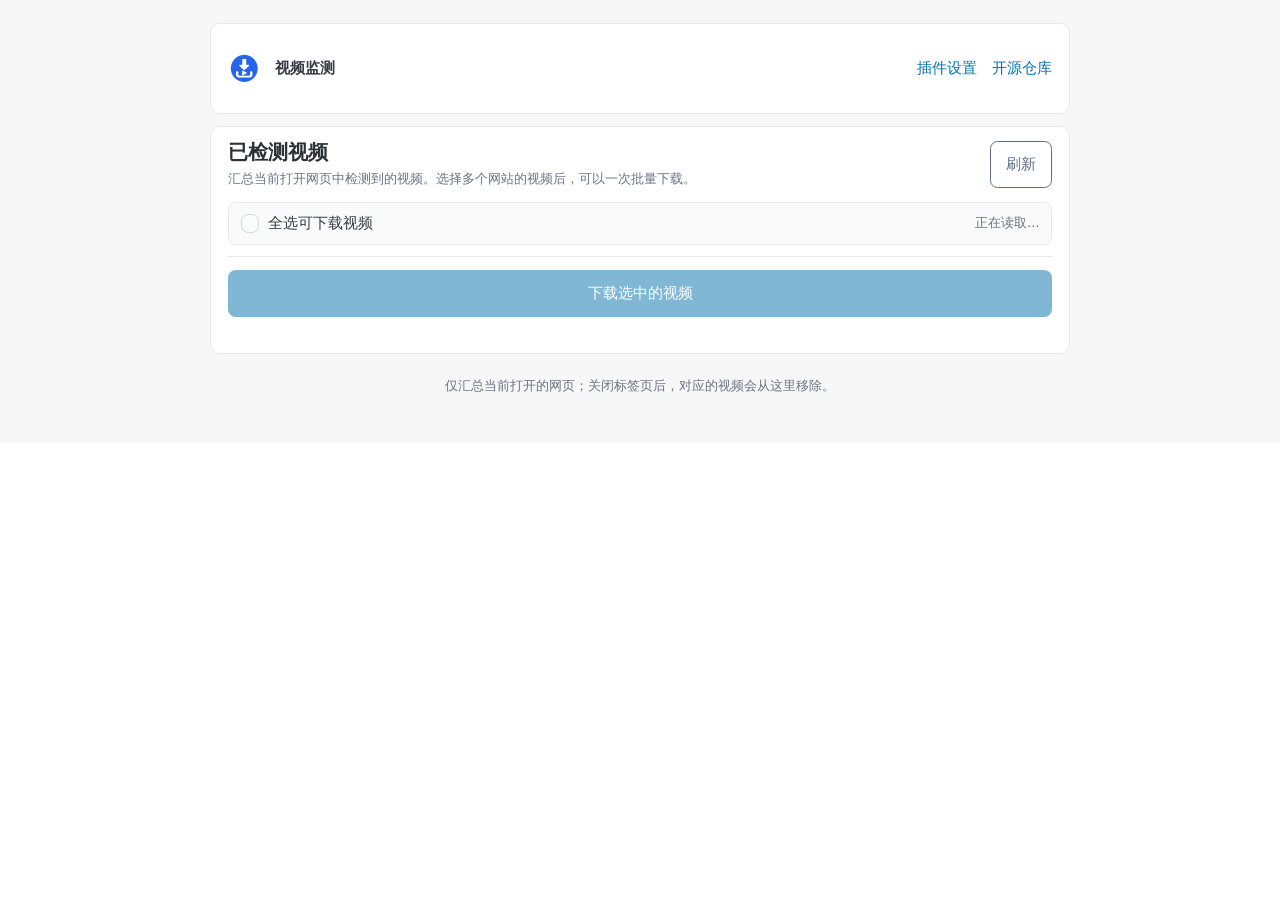
==== monitor.html @ 0bbcf808 "refactor: move video monitor out of settings" ====
<!doctype html>
<html lang="zh-CN" data-theme="light">
<head>
  <meta charset="UTF-8" />
  <meta name="viewport" content="width=device-width, initial-scale=1" />
  <title>视频下载 - 视频监测</title>
  <link rel="stylesheet" href="vendor/pico.min.css" />
  <link rel="stylesheet" href="options.css" />
  <link rel="stylesheet" href="monitor.css" />
</head>
<body>
  <main class="container">
    <nav class="app-nav" aria-label="页面导航">
      <ul>
        <li><img class="app-logo" src="images/128.png" alt="" /></li>
        <li><strong>视频监测</strong> <small id="version"></small></li>
      </ul>
      <ul>
        <li><a href="options.html">插件设置</a></li>
        <li><a href="https://github.com/natefox2017/video_downloader" target="_blank" rel="noreferrer">开源仓库</a></li>
      </ul>
    </nav>

    <section class="monitor-panel" aria-labelledby="monitor-title">
      <div class="monitor-heading">
        <div>
          <h1 id="monitor-title">已检测视频</h1>
          <p>汇总当前打开网页中检测到的视频。选择多个网站的视频后，可以一次批量下载。</p>
        </div>
        <button id="refresh-registry" class="secondary outline" type="button">刷新</button>
      </div>

      <div class="monitor-toolbar">
        <label class="select-all-label" for="select-all">
          <input id="select-all" type="checkbox" />
          全选可下载视频
        </label>
        <small id="registry-summary">正在读取…</small>
      </div>

      <div id="registry-empty" class="monitor-empty" hidden>
        暂时没有检测到视频。请先打开视频网页并播放视频，再回来刷新。
      </div>
      <div id="registry" aria-live="off"></div>

      <div class="monitor-actions">
        <button id="download-selected" type="button" disabled>下载选中的视频</button>
        <p id="download-status" class="download-status" role="status" aria-live="polite"></p>
      </div>
    </section>

    <footer><small>仅汇总当前打开的网页；关闭标签页后，对应的视频会从这里移除。</small></footer>
  </main>
  <script src="monitor.js"></script>
</body>
</html>
---- vendor/pico.min.css ----
@charset "UTF-8";/*!
 * Pico CSS ✨ v2.1.1 (https://picocss.com)
 * Copyright 2019-2025 - Licensed under MIT
 */:host,:root{--pico-font-family-emoji:"Apple Color Emoji","Segoe UI Emoji","Segoe UI Symbol","Noto Color Emoji";--pico-font-family-sans-serif:system-ui,"Segoe UI",Roboto,Oxygen,Ubuntu,Cantarell,Helvetica,Arial,"Helvetica Neue",sans-serif,var(--pico-font-family-emoji);--pico-font-family-monospace:ui-monospace,SFMono-Regular,"SF Mono",Menlo,Consolas,"Liberation Mono",monospace,var(--pico-font-family-emoji);--pico-font-family:var(--pico-font-family-sans-serif);--pico-line-height:1.5;--pico-font-weight:400;--pico-font-size:100%;--pico-text-underline-offset:0.1rem;--pico-border-radius:0.25rem;--pico-border-width:0.0625rem;--pico-outline-width:0.125rem;--pico-transition:0.2s ease-in-out;--pico-spacing:1rem;--pico-typography-spacing-vertical:1rem;--pico-block-spacing-vertical:var(--pico-spacing);--pico-block-spacing-horizontal:var(--pico-spacing);--pico-grid-column-gap:var(--pico-spacing);--pico-grid-row-gap:var(--pico-spacing);--pico-form-element-spacing-vertical:0.75rem;--pico-form-element-spacing-horizontal:1rem;--pico-group-box-shadow:0 0 0 rgba(0, 0, 0, 0);--pico-group-box-shadow-focus-with-button:0 0 0 var(--pico-outline-width) var(--pico-primary-focus);--pico-group-box-shadow-focus-with-input:0 0 0 0.0625rem var(--pico-form-element-border-color);--pico-modal-overlay-backdrop-filter:blur(0.375rem);--pico-nav-element-spacing-vertical:1rem;--pico-nav-element-spacing-horizontal:0.5rem;--pico-nav-link-spacing-vertical:0.5rem;--pico-nav-link-spacing-horizontal:0.5rem;--pico-nav-breadcrumb-divider:">";--pico-icon-checkbox:url("data:image/svg+xml,%3Csvg xmlns='http://www.w3.org/2000/svg' width='24' height='24' viewBox='0 0 24 24' fill='none' stroke='rgb(255, 255, 255)' stroke-width='4' stroke-linecap='round' stroke-linejoin='round'%3E%3Cpolyline points='20 6 9 17 4 12'%3E%3C/polyline%3E%3C/svg%3E");--pico-icon-minus:url("data:image/svg+xml,%3Csvg xmlns='http://www.w3.org/2000/svg' width='24' height='24' viewBox='0 0 24 24' fill='none' stroke='rgb(255, 255, 255)' stroke-width='4' stroke-linecap='round' stroke-linejoin='round'%3E%3Cline x1='5' y1='12' x2='19' y2='12'%3E%3C/line%3E%3C/svg%3E");--pico-icon-chevron:url("data:image/svg+xml,%3Csvg xmlns='http://www.w3.org/2000/svg' width='24' height='24' viewBox='0 0 24 24' fill='none' stroke='rgb(136, 145, 164)' stroke-width='2' stroke-linecap='round' stroke-linejoin='round'%3E%3Cpolyline points='6 9 12 15 18 9'%3E%3C/polyline%3E%3C/svg%3E");--pico-icon-date:url("data:image/svg+xml,%3Csvg xmlns='http://www.w3.org/2000/svg' width='24' height='24' viewBox='0 0 24 24' fill='none' stroke='rgb(136, 145, 164)' stroke-width='2' stroke-linecap='round' stroke-linejoin='round'%3E%3Crect x='3' y='4' width='18' height='18' rx='2' ry='2'%3E%3C/rect%3E%3Cline x1='16' y1='2' x2='16' y2='6'%3E%3C/line%3E%3Cline x1='8' y1='2' x2='8' y2='6'%3E%3C/line%3E%3Cline x1='3' y1='10' x2='21' y2='10'%3E%3C/line%3E%3C/svg%3E");--pico-icon-time:url("data:image/svg+xml,%3Csvg xmlns='http://www.w3.org/2000/svg' width='24' height='24' viewBox='0 0 24 24' fill='none' stroke='rgb(136, 145, 164)' stroke-width='2' stroke-linecap='round' stroke-linejoin='round'%3E%3Ccircle cx='12' cy='12' r='10'%3E%3C/circle%3E%3Cpolyline points='12 6 12 12 16 14'%3E%3C/polyline%3E%3C/svg%3E");--pico-icon-search:url("data:image/svg+xml,%3Csvg xmlns='http://www.w3.org/2000/svg' width='24' height='24' viewBox='0 0 24 24' fill='none' stroke='rgb(136, 145, 164)' stroke-width='1.5' stroke-linecap='round' stroke-linejoin='round'%3E%3Ccircle cx='11' cy='11' r='8'%3E%3C/circle%3E%3Cline x1='21' y1='21' x2='16.65' y2='16.65'%3E%3C/line%3E%3C/svg%3E");--pico-icon-close:url("data:image/svg+xml,%3Csvg xmlns='http://www.w3.org/2000/svg' width='24' height='24' viewBox='0 0 24 24' fill='none' stroke='rgb(136, 145, 164)' stroke-width='3' stroke-linecap='round' stroke-linejoin='round'%3E%3Cline x1='18' y1='6' x2='6' y2='18'%3E%3C/line%3E%3Cline x1='6' y1='6' x2='18' y2='18'%3E%3C/line%3E%3C/svg%3E");--pico-icon-loading:url("data:image/svg+xml,%3Csvg fill='none' height='24' width='24' viewBox='0 0 24 24' xmlns='http://www.w3.org/2000/svg' %3E%3Cstyle%3E g %7B animation: rotate 2s linear infinite; transform-origin: center center; %7D circle %7B stroke-dasharray: 75,100; stroke-dashoffset: -5; animation: dash 1.5s ease-in-out infinite; stroke-linecap: round; %7D @keyframes rotate %7B 0%25 %7B transform: rotate(0deg); %7D 100%25 %7B transform: rotate(360deg); %7D %7D @keyframes dash %7B 0%25 %7B stroke-dasharray: 1,100; stroke-dashoffset: 0; %7D 50%25 %7B stroke-dasharray: 44.5,100; stroke-dashoffset: -17.5; %7D 100%25 %7B stroke-dasharray: 44.5,100; stroke-dashoffset: -62; %7D %7D %3C/style%3E%3Cg%3E%3Ccircle cx='12' cy='12' r='10' fill='none' stroke='rgb(136, 145, 164)' stroke-width='4' /%3E%3C/g%3E%3C/svg%3E")}@media (min-width:576px){:host,:root{--pico-font-size:106.25%}}@media (min-width:768px){:host,:root{--pico-font-size:112.5%}}@media (min-width:1024px){:host,:root{--pico-font-size:118.75%}}@media (min-width:1280px){:host,:root{--pico-font-size:125%}}@media (min-width:1536px){:host,:root{--pico-font-size:131.25%}}a{--pico-text-decoration:underline}a.contrast,a.secondary{--pico-text-decoration:underline}small{--pico-font-size:0.875em}h1,h2,h3,h4,h5,h6{--pico-font-weight:700}h1{--pico-font-size:2rem;--pico-line-height:1.125;--pico-typography-spacing-top:3rem}h2{--pico-font-size:1.75rem;--pico-line-height:1.15;--pico-typography-spacing-top:2.625rem}h3{--pico-font-size:1.5rem;--pico-line-height:1.175;--pico-typography-spacing-top:2.25rem}h4{--pico-font-size:1.25rem;--pico-line-height:1.2;--pico-typography-spacing-top:1.874rem}h5{--pico-font-size:1.125rem;--pico-line-height:1.225;--pico-typography-spacing-top:1.6875rem}h6{--pico-font-size:1rem;--pico-line-height:1.25;--pico-typography-spacing-top:1.5rem}tfoot td,tfoot th,thead td,thead th{--pico-font-weight:600;--pico-border-width:0.1875rem}code,kbd,pre,samp{--pico-font-family:var(--pico-font-family-monospace)}kbd{--pico-font-weight:bolder}:where(select,textarea),input:not([type=submit],[type=button],[type=reset],[type=checkbox],[type=radio],[type=file]){--pico-outline-width:0.0625rem}[type=search]{--pico-border-radius:5rem}[type=checkbox],[type=radio]{--pico-border-width:0.125rem}[type=checkbox][role=switch]{--pico-border-width:0.1875rem}details.dropdown summary:not([role=button]){--pico-outline-width:0.0625rem}nav details.dropdown summary:focus-visible{--pico-outline-width:0.125rem}[role=search]{--pico-border-radius:5rem}[role=group]:has(button.secondary:focus,[type=submit].secondary:focus,[type=button].secondary:focus,[role=button].secondary:focus),[role=search]:has(button.secondary:focus,[type=submit].secondary:focus,[type=button].secondary:focus,[role=button].secondary:focus){--pico-group-box-shadow-focus-with-button:0 0 0 var(--pico-outline-width) var(--pico-secondary-focus)}[role=group]:has(button.contrast:focus,[type=submit].contrast:focus,[type=button].contrast:focus,[role=button].contrast:focus),[role=search]:has(button.contrast:focus,[type=submit].contrast:focus,[type=button].contrast:focus,[role=button].contrast:focus){--pico-group-box-shadow-focus-with-button:0 0 0 var(--pico-outline-width) var(--pico-contrast-focus)}[role=group] [role=button],[role=group] [type=button],[role=group] [type=submit],[role=group] button,[role=search] [role=button],[role=search] [type=button],[role=search] [type=submit],[role=search] button{--pico-form-element-spacing-horizontal:2rem}details summary[role=button]:not(.outline)::after{filter:brightness(0) invert(1)}[aria-busy=true]:not(input,select,textarea):is(button,[type=submit],[type=button],[type=reset],[role=button]):not(.outline)::before{filter:brightness(0) invert(1)}:host(:not([data-theme=dark])),:root:not([data-theme=dark]),[data-theme=light]{color-scheme:light;--pico-background-color:#fff;--pico-color:#373c44;--pico-text-selection-color:rgba(2, 154, 232, 0.25);--pico-muted-color:#646b79;--pico-muted-border-color:rgb(231, 234, 239.5);--pico-primary:#0172ad;--pico-primary-background:#0172ad;--pico-primary-border:var(--pico-primary-background);--pico-primary-underline:rgba(1, 114, 173, 0.5);--pico-primary-hover:#015887;--pico-primary-hover-background:#02659a;--pico-primary-hover-border:var(--pico-primary-hover-background);--pico-primary-hover-underline:var(--pico-primary-hover);--pico-primary-focus:rgba(2, 154, 232, 0.5);--pico-primary-inverse:#fff;--pico-secondary:#5d6b89;--pico-secondary-background:#525f7a;--pico-secondary-border:var(--pico-secondary-background);--pico-secondary-underline:rgba(93, 107, 137, 0.5);--pico-secondary-hover:#48536b;--pico-secondary-hover-background:#48536b;--pico-secondary-hover-border:var(--pico-secondary-hover-background);--pico-secondary-hover-underline:var(--pico-secondary-hover);--pico-secondary-focus:rgba(93, 107, 137, 0.25);--pico-secondary-inverse:#fff;--pico-contrast:#181c25;--pico-contrast-background:#181c25;--pico-contrast-border:var(--pico-contrast-background);--pico-contrast-underline:rgba(24, 28, 37, 0.5);--pico-contrast-hover:#000;--pico-contrast-hover-background:#000;--pico-contrast-hover-border:var(--pico-contrast-hover-background);--pico-contrast-hover-underline:var(--pico-secondary-hover);--pico-contrast-focus:rgba(93, 107, 137, 0.25);--pico-contrast-inverse:#fff;--pico-box-shadow:0.0145rem 0.029rem 0.174rem rgba(129, 145, 181, 0.01698),0.0335rem 0.067rem 0.402rem rgba(129, 145, 181, 0.024),0.0625rem 0.125rem 0.75rem rgba(129, 145, 181, 0.03),0.1125rem 0.225rem 1.35rem rgba(129, 145, 181, 0.036),0.2085rem 0.417rem 2.502rem rgba(129, 145, 181, 0.04302),0.5rem 1rem 6rem rgba(129, 145, 181, 0.06),0 0 0 0.0625rem rgba(129, 145, 181, 0.015);--pico-h1-color:#2d3138;--pico-h2-color:#373c44;--pico-h3-color:#424751;--pico-h4-color:#4d535e;--pico-h5-color:#5c6370;--pico-h6-color:#646b79;--pico-mark-background-color:rgb(252.5, 230.5, 191.5);--pico-mark-color:#0f1114;--pico-ins-color:rgb(28.5, 105.5, 84);--pico-del-color:rgb(136, 56.5, 53);--pico-blockquote-border-color:var(--pico-muted-border-color);--pico-blockquote-footer-color:var(--pico-muted-color);--pico-button-box-shadow:0 0 0 rgba(0, 0, 0, 0);--pico-button-hover-box-shadow:0 0 0 rgba(0, 0, 0, 0);--pico-table-border-color:var(--pico-muted-border-color);--pico-table-row-stripped-background-color:rgba(111, 120, 135, 0.0375);--pico-code-background-color:rgb(243, 244.5, 246.75);--pico-code-color:#646b79;--pico-code-kbd-background-color:var(--pico-color);--pico-code-kbd-color:var(--pico-background-color);--pico-form-element-background-color:rgb(251, 251.5, 252.25);--pico-form-element-selected-background-color:#dfe3eb;--pico-form-element-border-color:#cfd5e2;--pico-form-element-color:#23262c;--pico-form-element-placeholder-color:var(--pico-muted-color);--pico-form-element-active-background-color:#fff;--pico-form-element-active-border-color:var(--pico-primary-border);--pico-form-element-focus-color:var(--pico-primary-border);--pico-form-element-disabled-opacity:0.5;--pico-form-element-invalid-border-color:rgb(183.5, 105.5, 106.5);--pico-form-element-invalid-active-border-color:rgb(200.25, 79.25, 72.25);--pico-form-element-invalid-focus-color:var(--pico-form-element-invalid-active-border-color);--pico-form-element-valid-border-color:rgb(76, 154.5, 137.5);--pico-form-element-valid-active-border-color:rgb(39, 152.75, 118.75);--pico-form-element-valid-focus-color:var(--pico-form-element-valid-active-border-color);--pico-switch-background-color:#bfc7d9;--pico-switch-checked-background-color:var(--pico-primary-background);--pico-switch-color:#fff;--pico-switch-thumb-box-shadow:0 0 0 rgba(0, 0, 0, 0);--pico-range-border-color:#dfe3eb;--pico-range-active-border-color:#bfc7d9;--pico-range-thumb-border-color:var(--pico-background-color);--pico-range-thumb-color:var(--pico-secondary-background);--pico-range-thumb-active-color:var(--pico-primary-background);--pico-accordion-border-color:var(--pico-muted-border-color);--pico-accordion-active-summary-color:var(--pico-primary-hover);--pico-accordion-close-summary-color:var(--pico-color);--pico-accordion-open-summary-color:var(--pico-muted-color);--pico-card-background-color:var(--pico-background-color);--pico-card-border-color:var(--pico-muted-border-color);--pico-card-box-shadow:var(--pico-box-shadow);--pico-card-sectioning-background-color:rgb(251, 251.5, 252.25);--pico-dropdown-background-color:#fff;--pico-dropdown-border-color:#eff1f4;--pico-dropdown-box-shadow:var(--pico-box-shadow);--pico-dropdown-color:var(--pico-color);--pico-dropdown-hover-background-color:#eff1f4;--pico-loading-spinner-opacity:0.5;--pico-modal-overlay-background-color:rgba(232, 234, 237, 0.75);--pico-progress-background-color:#dfe3eb;--pico-progress-color:var(--pico-primary-background);--pico-tooltip-background-color:var(--pico-contrast-background);--pico-tooltip-color:var(--pico-contrast-inverse);--pico-icon-valid:url("data:image/svg+xml,%3Csvg xmlns='http://www.w3.org/2000/svg' width='24' height='24' viewBox='0 0 24 24' fill='none' stroke='rgb(76, 154.5, 137.5)' stroke-width='2' stroke-linecap='round' stroke-linejoin='round'%3E%3Cpolyline points='20 6 9 17 4 12'%3E%3C/polyline%3E%3C/svg%3E");--pico-icon-invalid:url("data:image/svg+xml,%3Csvg xmlns='http://www.w3.org/2000/svg' width='24' height='24' viewBox='0 0 24 24' fill='none' stroke='rgb(200.25, 79.25, 72.25)' stroke-width='2' stroke-linecap='round' stroke-linejoin='round'%3E%3Ccircle cx='12' cy='12' r='10'%3E%3C/circle%3E%3Cline x1='12' y1='8' x2='12' y2='12'%3E%3C/line%3E%3Cline x1='12' y1='16' x2='12.01' y2='16'%3E%3C/line%3E%3C/svg%3E")}:host(:not([data-theme=dark])) input:is([type=submit],[type=button],[type=reset],[type=checkbox],[type=radio],[type=file]),:root:not([data-theme=dark]) input:is([type=submit],[type=button],[type=reset],[type=checkbox],[type=radio],[type=file]),[data-theme=light] input:is([type=submit],[type=button],[type=reset],[type=checkbox],[type=radio],[type=file]){--pico-form-element-focus-color:var(--pico-primary-focus)}@media only screen and (prefers-color-scheme:dark){:host(:not([data-theme])),:root:not([data-theme]){color-scheme:dark;--pico-background-color:rgb(19, 22.5, 30.5);--pico-color:#c2c7d0;--pico-text-selection-color:rgba(1, 170, 255, 0.1875);--pico-muted-color:#7b8495;--pico-muted-border-color:#202632;--pico-primary:#01aaff;--pico-primary-background:#0172ad;--pico-primary-border:var(--pico-primary-background);--pico-primary-underline:rgba(1, 170, 255, 0.5);--pico-primary-hover:#79c0ff;--pico-primary-hover-background:#017fc0;--pico-primary-hover-border:var(--pico-primary-hover-background);--pico-primary-hover-underline:var(--pico-primary-hover);--pico-primary-focus:rgba(1, 170, 255, 0.375);--pico-primary-inverse:#fff;--pico-secondary:#969eaf;--pico-secondary-background:#525f7a;--pico-secondary-border:var(--pico-secondary-background);--pico-secondary-underline:rgba(150, 158, 175, 0.5);--pico-secondary-hover:#b3b9c5;--pico-secondary-hover-background:#5d6b89;--pico-secondary-hover-border:var(--pico-secondary-hover-background);--pico-secondary-hover-underline:var(--pico-secondary-hover);--pico-secondary-focus:rgba(144, 158, 190, 0.25);--pico-secondary-inverse:#fff;--pico-contrast:#dfe3eb;--pico-contrast-background:#eff1f4;--pico-contrast-border:var(--pico-contrast-background);--pico-contrast-underline:rgba(223, 227, 235, 0.5);--pico-contrast-hover:#fff;--pico-contrast-hover-background:#fff;--pico-contrast-hover-border:var(--pico-contrast-hover-background);--pico-contrast-hover-underline:var(--pico-contrast-hover);--pico-contrast-focus:rgba(207, 213, 226, 0.25);--pico-contrast-inverse:#000;--pico-box-shadow:0.0145rem 0.029rem 0.174rem rgba(7, 8.5, 12, 0.01698),0.0335rem 0.067rem 0.402rem rgba(7, 8.5, 12, 0.024),0.0625rem 0.125rem 0.75rem rgba(7, 8.5, 12, 0.03),0.1125rem 0.225rem 1.35rem rgba(7, 8.5, 12, 0.036),0.2085rem 0.417rem 2.502rem rgba(7, 8.5, 12, 0.04302),0.5rem 1rem 6rem rgba(7, 8.5, 12, 0.06),0 0 0 0.0625rem rgba(7, 8.5, 12, 0.015);--pico-h1-color:#f0f1f3;--pico-h2-color:#e0e3e7;--pico-h3-color:#c2c7d0;--pico-h4-color:#b3b9c5;--pico-h5-color:#a4acba;--pico-h6-color:#8891a4;--pico-mark-background-color:#014063;--pico-mark-color:#fff;--pico-ins-color:#62af9a;--pico-del-color:rgb(205.5, 126, 123);--pico-blockquote-border-color:var(--pico-muted-border-color);--pico-blockquote-footer-color:var(--pico-muted-color);--pico-button-box-shadow:0 0 0 rgba(0, 0, 0, 0);--pico-button-hover-box-shadow:0 0 0 rgba(0, 0, 0, 0);--pico-table-border-color:var(--pico-muted-border-color);--pico-table-row-stripped-background-color:rgba(111, 120, 135, 0.0375);--pico-code-background-color:rgb(26, 30.5, 40.25);--pico-code-color:#8891a4;--pico-code-kbd-background-color:var(--pico-color);--pico-code-kbd-color:var(--pico-background-color);--pico-form-element-background-color:rgb(28, 33, 43.5);--pico-form-element-selected-background-color:#2a3140;--pico-form-element-border-color:#2a3140;--pico-form-element-color:#e0e3e7;--pico-form-element-placeholder-color:#8891a4;--pico-form-element-active-background-color:rgb(26, 30.5, 40.25);--pico-form-element-active-border-color:var(--pico-primary-border);--pico-form-element-focus-color:var(--pico-primary-border);--pico-form-element-disabled-opacity:0.5;--pico-form-element-invalid-border-color:rgb(149.5, 74, 80);--pico-form-element-invalid-active-border-color:rgb(183.25, 63.5, 59);--pico-form-element-invalid-focus-color:var(--pico-form-element-invalid-active-border-color);--pico-form-element-valid-border-color:#2a7b6f;--pico-form-element-valid-active-border-color:rgb(22, 137, 105.5);--pico-form-element-valid-focus-color:var(--pico-form-element-valid-active-border-color);--pico-switch-background-color:#333c4e;--pico-switch-checked-background-color:var(--pico-primary-background);--pico-switch-color:#fff;--pico-switch-thumb-box-shadow:0 0 0 rgba(0, 0, 0, 0);--pico-range-border-color:#202632;--pico-range-active-border-color:#2a3140;--pico-range-thumb-border-color:var(--pico-background-color);--pico-range-thumb-color:var(--pico-secondary-background);--pico-range-thumb-active-color:var(--pico-primary-background);--pico-accordion-border-color:var(--pico-muted-border-color);--pico-accordion-active-summary-color:var(--pico-primary-hover);--pico-accordion-close-summary-color:var(--pico-color);--pico-accordion-open-summary-color:var(--pico-muted-color);--pico-card-background-color:#181c25;--pico-card-border-color:var(--pico-card-background-color);--pico-card-box-shadow:var(--pico-box-shadow);--pico-card-sectioning-background-color:rgb(26, 30.5, 40.25);--pico-dropdown-background-color:#181c25;--pico-dropdown-border-color:#202632;--pico-dropdown-box-shadow:var(--pico-box-shadow);--pico-dropdown-color:var(--pico-color);--pico-dropdown-hover-background-color:#202632;--pico-loading-spinner-opacity:0.5;--pico-modal-overlay-background-color:rgba(7.5, 8.5, 10, 0.75);--pico-progress-background-color:#202632;--pico-progress-color:var(--pico-primary-background);--pico-tooltip-background-color:var(--pico-contrast-background);--pico-tooltip-color:var(--pico-contrast-inverse);--pico-icon-valid:url("data:image/svg+xml,%3Csvg xmlns='http://www.w3.org/2000/svg' width='24' height='24' viewBox='0 0 24 24' fill='none' stroke='rgb(42, 123, 111)' stroke-width='2' stroke-linecap='round' stroke-linejoin='round'%3E%3Cpolyline points='20 6 9 17 4 12'%3E%3C/polyline%3E%3C/svg%3E");--pico-icon-invalid:url("data:image/svg+xml,%3Csvg xmlns='http://www.w3.org/2000/svg' width='24' height='24' viewBox='0 0 24 24' fill='none' stroke='rgb(149.5, 74, 80)' stroke-width='2' stroke-linecap='round' stroke-linejoin='round'%3E%3Ccircle cx='12' cy='12' r='10'%3E%3C/circle%3E%3Cline x1='12' y1='8' x2='12' y2='12'%3E%3C/line%3E%3Cline x1='12' y1='16' x2='12.01' y2='16'%3E%3C/line%3E%3C/svg%3E")}:host(:not([data-theme])) input:is([type=submit],[type=button],[type=reset],[type=checkbox],[type=radio],[type=file]),:root:not([data-theme]) input:is([type=submit],[type=button],[type=reset],[type=checkbox],[type=radio],[type=file]){--pico-form-element-focus-color:var(--pico-primary-focus)}:host(:not([data-theme])) details summary[role=button].contrast:not(.outline)::after,:root:not([data-theme]) details summary[role=button].contrast:not(.outline)::after{filter:brightness(0)}:host(:not([data-theme])) [aria-busy=true]:not(input,select,textarea).contrast:is(button,[type=submit],[type=button],[type=reset],[role=button]):not(.outline)::before,:root:not([data-theme]) [aria-busy=true]:not(input,select,textarea).contrast:is(button,[type=submit],[type=button],[type=reset],[role=button]):not(.outline)::before{filter:brightness(0)}}[data-theme=dark]{color-scheme:dark;--pico-background-color:rgb(19, 22.5, 30.5);--pico-color:#c2c7d0;--pico-text-selection-color:rgba(1, 170, 255, 0.1875);--pico-muted-color:#7b8495;--pico-muted-border-color:#202632;--pico-primary:#01aaff;--pico-primary-background:#0172ad;--pico-primary-border:var(--pico-primary-background);--pico-primary-underline:rgba(1, 170, 255, 0.5);--pico-primary-hover:#79c0ff;--pico-primary-hover-background:#017fc0;--pico-primary-hover-border:var(--pico-primary-hover-background);--pico-primary-hover-underline:var(--pico-primary-hover);--pico-primary-focus:rgba(1, 170, 255, 0.375);--pico-primary-inverse:#fff;--pico-secondary:#969eaf;--pico-secondary-background:#525f7a;--pico-secondary-border:var(--pico-secondary-background);--pico-secondary-underline:rgba(150, 158, 175, 0.5);--pico-secondary-hover:#b3b9c5;--pico-secondary-hover-background:#5d6b89;--pico-secondary-hover-border:var(--pico-secondary-hover-background);--pico-secondary-hover-underline:var(--pico-secondary-hover);--pico-secondary-focus:rgba(144, 158, 190, 0.25);--pico-secondary-inverse:#fff;--pico-contrast:#dfe3eb;--pico-contrast-background:#eff1f4;--pico-contrast-border:var(--pico-contrast-background);--pico-contrast-underline:rgba(223, 227, 235, 0.5);--pico-contrast-hover:#fff;--pico-contrast-hover-background:#fff;--pico-contrast-hover-border:var(--pico-contrast-hover-background);--pico-contrast-hover-underline:var(--pico-contrast-hover);--pico-contrast-focus:rgba(207, 213, 226, 0.25);--pico-contrast-inverse:#000;--pico-box-shadow:0.0145rem 0.029rem 0.174rem rgba(7, 8.5, 12, 0.01698),0.0335rem 0.067rem 0.402rem rgba(7, 8.5, 12, 0.024),0.0625rem 0.125rem 0.75rem rgba(7, 8.5, 12, 0.03),0.1125rem 0.225rem 1.35rem rgba(7, 8.5, 12, 0.036),0.2085rem 0.417rem 2.502rem rgba(7, 8.5, 12, 0.04302),0.5rem 1rem 6rem rgba(7, 8.5, 12, 0.06),0 0 0 0.0625rem rgba(7, 8.5, 12, 0.015);--pico-h1-color:#f0f1f3;--pico-h2-color:#e0e3e7;--pico-h3-color:#c2c7d0;--pico-h4-color:#b3b9c5;--pico-h5-color:#a4acba;--pico-h6-color:#8891a4;--pico-mark-background-color:#014063;--pico-mark-color:#fff;--pico-ins-color:#62af9a;--pico-del-color:rgb(205.5, 126, 123);--pico-blockquote-border-color:var(--pico-muted-border-color);--pico-blockquote-footer-color:var(--pico-muted-color);--pico-button-box-shadow:0 0 0 rgba(0, 0, 0, 0);--pico-button-hover-box-shadow:0 0 0 rgba(0, 0, 0, 0);--pico-table-border-color:var(--pico-muted-border-color);--pico-table-row-stripped-background-color:rgba(111, 120, 135, 0.0375);--pico-code-background-color:rgb(26, 30.5, 40.25);--pico-code-color:#8891a4;--pico-code-kbd-background-color:var(--pico-color);--pico-code-kbd-color:var(--pico-background-color);--pico-form-element-background-color:rgb(28, 33, 43.5);--pico-form-element-selected-background-color:#2a3140;--pico-form-element-border-color:#2a3140;--pico-form-element-color:#e0e3e7;--pico-form-element-placeholder-color:#8891a4;--pico-form-element-active-background-color:rgb(26, 30.5, 40.25);--pico-form-element-active-border-color:var(--pico-primary-border);--pico-form-element-focus-color:var(--pico-primary-border);--pico-form-element-disabled-opacity:0.5;--pico-form-element-invalid-border-color:rgb(149.5, 74, 80);--pico-form-element-invalid-active-border-color:rgb(183.25, 63.5, 59);--pico-form-element-invalid-focus-color:var(--pico-form-element-invalid-active-border-color);--pico-form-element-valid-border-color:#2a7b6f;--pico-form-element-valid-active-border-color:rgb(22, 137, 105.5);--pico-form-element-valid-focus-color:var(--pico-form-element-valid-active-border-color);--pico-switch-background-color:#333c4e;--pico-switch-checked-background-color:var(--pico-primary-background);--pico-switch-color:#fff;--pico-switch-thumb-box-shadow:0 0 0 rgba(0, 0, 0, 0);--pico-range-border-color:#202632;--pico-range-active-border-color:#2a3140;--pico-range-thumb-border-color:var(--pico-background-color);--pico-range-thumb-color:var(--pico-secondary-background);--pico-range-thumb-active-color:var(--pico-primary-background);--pico-accordion-border-color:var(--pico-muted-border-color);--pico-accordion-active-summary-color:var(--pico-primary-hover);--pico-accordion-close-summary-color:var(--pico-color);--pico-accordion-open-summary-color:var(--pico-muted-color);--pico-card-background-color:#181c25;--pico-card-border-color:var(--pico-card-background-color);--pico-card-box-shadow:var(--pico-box-shadow);--pico-card-sectioning-background-color:rgb(26, 30.5, 40.25);--pico-dropdown-background-color:#181c25;--pico-dropdown-border-color:#202632;--pico-dropdown-box-shadow:var(--pico-box-shadow);--pico-dropdown-color:var(--pico-color);--pico-dropdown-hover-background-color:#202632;--pico-loading-spinner-opacity:0.5;--pico-modal-overlay-background-color:rgba(7.5, 8.5, 10, 0.75);--pico-progress-background-color:#202632;--pico-progress-color:var(--pico-primary-background);--pico-tooltip-background-color:var(--pico-contrast-background);--pico-tooltip-color:var(--pico-contrast-inverse);--pico-icon-valid:url("data:image/svg+xml,%3Csvg xmlns='http://www.w3.org/2000/svg' width='24' height='24' viewBox='0 0 24 24' fill='none' stroke='rgb(42, 123, 111)' stroke-width='2' stroke-linecap='round' stroke-linejoin='round'%3E%3Cpolyline points='20 6 9 17 4 12'%3E%3C/polyline%3E%3C/svg%3E");--pico-icon-invalid:url("data:image/svg+xml,%3Csvg xmlns='http://www.w3.org/2000/svg' width='24' height='24' viewBox='0 0 24 24' fill='none' stroke='rgb(149.5, 74, 80)' stroke-width='2' stroke-linecap='round' stroke-linejoin='round'%3E%3Ccircle cx='12' cy='12' r='10'%3E%3C/circle%3E%3Cline x1='12' y1='8' x2='12' y2='12'%3E%3C/line%3E%3Cline x1='12' y1='16' x2='12.01' y2='16'%3E%3C/line%3E%3C/svg%3E")}[data-theme=dark] input:is([type=submit],[type=button],[type=reset],[type=checkbox],[type=radio],[type=file]){--pico-form-element-focus-color:var(--pico-primary-focus)}[data-theme=dark] details summary[role=button].contrast:not(.outline)::after{filter:brightness(0)}[data-theme=dark] [aria-busy=true]:not(input,select,textarea).contrast:is(button,[type=submit],[type=button],[type=reset],[role=button]):not(.outline)::before{filter:brightness(0)}[type=checkbox],[type=radio],[type=range],progress{accent-color:var(--pico-primary)}*,::after,::before{box-sizing:border-box;background-repeat:no-repeat}::after,::before{text-decoration:inherit;vertical-align:inherit}:where(:host),:where(:root){-webkit-tap-highlight-color:transparent;-webkit-text-size-adjust:100%;-moz-text-size-adjust:100%;text-size-adjust:100%;background-color:var(--pico-background-color);color:var(--pico-color);font-weight:var(--pico-font-weight);font-size:var(--pico-font-size);line-height:var(--pico-line-height);font-family:var(--pico-font-family);text-underline-offset:var(--pico-text-underline-offset);text-rendering:optimizeLegibility;overflow-wrap:break-word;-moz-tab-size:4;-o-tab-size:4;tab-size:4}body{width:100%;margin:0}main{display:block}body>footer,body>header,body>main{padding-block:var(--pico-block-spacing-vertical)}section{margin-bottom:var(--pico-block-spacing-vertical)}.container,.container-fluid{width:100%;margin-right:auto;margin-left:auto;padding-right:var(--pico-spacing);padding-left:var(--pico-spacing)}@media (min-width:576px){.container{max-width:510px;padding-right:0;padding-left:0}}@media (min-width:768px){.container{max-width:700px}}@media (min-width:1024px){.container{max-width:950px}}@media (min-width:1280px){.container{max-width:1200px}}@media (min-width:1536px){.container{max-width:1450px}}.grid{grid-column-gap:var(--pico-grid-column-gap);grid-row-gap:var(--pico-grid-row-gap);display:grid;grid-template-columns:1fr}@media (min-width:768px){.grid{grid-template-columns:repeat(auto-fit,minmax(0%,1fr))}}.grid>*{min-width:0}.overflow-auto{overflow:auto}b,strong{font-weight:bolder}sub,sup{position:relative;font-size:.75em;line-height:0;vertical-align:baseline}sub{bottom:-.25em}sup{top:-.5em}address,blockquote,dl,ol,p,pre,table,ul{margin-top:0;margin-bottom:var(--pico-typography-spacing-vertical);color:var(--pico-color);font-style:normal;font-weight:var(--pico-font-weight)}h1,h2,h3,h4,h5,h6{margin-top:0;margin-bottom:var(--pico-typography-spacing-vertical);color:var(--pico-color);font-weight:var(--pico-font-weight);font-size:var(--pico-font-size);line-height:var(--pico-line-height);font-family:var(--pico-font-family)}h1{--pico-color:var(--pico-h1-color)}h2{--pico-color:var(--pico-h2-color)}h3{--pico-color:var(--pico-h3-color)}h4{--pico-color:var(--pico-h4-color)}h5{--pico-color:var(--pico-h5-color)}h6{--pico-color:var(--pico-h6-color)}:where(article,address,blockquote,dl,figure,form,ol,p,pre,table,ul)~:is(h1,h2,h3,h4,h5,h6){margin-top:var(--pico-typography-spacing-top)}p{margin-bottom:var(--pico-typography-spacing-vertical)}hgroup{margin-bottom:var(--pico-typography-spacing-vertical)}hgroup>*{margin-top:0;margin-bottom:0}hgroup>:not(:first-child):last-child{--pico-color:var(--pico-muted-color);--pico-font-weight:unset;font-size:1rem}:where(ol,ul) li{margin-bottom:calc(var(--pico-typography-spacing-vertical) * .25)}:where(dl,ol,ul) :where(dl,ol,ul){margin:0;margin-top:calc(var(--pico-typography-spacing-vertical) * .25)}ul li{list-style:square}mark{padding:.125rem .25rem;background-color:var(--pico-mark-background-color);color:var(--pico-mark-color);vertical-align:baseline}blockquote{display:block;margin:var(--pico-typography-spacing-vertical) 0;padding:var(--pico-spacing);border-right:none;border-left:.25rem solid var(--pico-blockquote-border-color);border-inline-start:0.25rem solid var(--pico-blockquote-border-color);border-inline-end:none}blockquote footer{margin-top:calc(var(--pico-typography-spacing-vertical) * .5);color:var(--pico-blockquote-footer-color)}abbr[title]{border-bottom:1px dotted;text-decoration:none;cursor:help}ins{color:var(--pico-ins-color);text-decoration:none}del{color:var(--pico-del-color)}::-moz-selection{background-color:var(--pico-text-selection-color)}::selection{background-color:var(--pico-text-selection-color)}:where(a:not([role=button])),[role=link]{--pico-color:var(--pico-primary);--pico-background-color:transparent;--pico-underline:var(--pico-primary-underline);outline:0;background-color:var(--pico-background-color);color:var(--pico-color);-webkit-text-decoration:var(--pico-text-decoration);text-decoration:var(--pico-text-decoration);text-decoration-color:var(--pico-underline);text-underline-offset:0.125em;transition:background-color var(--pico-transition),color var(--pico-transition),box-shadow var(--pico-transition),-webkit-text-decoration var(--pico-transition);transition:background-color var(--pico-transition),color var(--pico-transition),text-decoration var(--pico-transition),box-shadow var(--pico-transition);transition:background-color var(--pico-transition),color var(--pico-transition),text-decoration var(--pico-transition),box-shadow var(--pico-transition),-webkit-text-decoration var(--pico-transition)}:where(a:not([role=button])):is([aria-current]:not([aria-current=false]),:hover,:active,:focus),[role=link]:is([aria-current]:not([aria-current=false]),:hover,:active,:focus){--pico-color:var(--pico-primary-hover);--pico-underline:var(--pico-primary-hover-underline);--pico-text-decoration:underline}:where(a:not([role=button])):focus-visible,[role=link]:focus-visible{box-shadow:0 0 0 var(--pico-outline-width) var(--pico-primary-focus)}:where(a:not([role=button])).secondary,[role=link].secondary{--pico-color:var(--pico-secondary);--pico-underline:var(--pico-secondary-underline)}:where(a:not([role=button])).secondary:is([aria-current]:not([aria-current=false]),:hover,:active,:focus),[role=link].secondary:is([aria-current]:not([aria-current=false]),:hover,:active,:focus){--pico-color:var(--pico-secondary-hover);--pico-underline:var(--pico-secondary-hover-underline)}:where(a:not([role=button])).contrast,[role=link].contrast{--pico-color:var(--pico-contrast);--pico-underline:var(--pico-contrast-underline)}:where(a:not([role=button])).contrast:is([aria-current]:not([aria-current=false]),:hover,:active,:focus),[role=link].contrast:is([aria-current]:not([aria-current=false]),:hover,:active,:focus){--pico-color:var(--pico-contrast-hover);--pico-underline:var(--pico-contrast-hover-underline)}a[role=button]{display:inline-block}button{margin:0;overflow:visible;font-family:inherit;text-transform:none}[type=button],[type=reset],[type=submit],button{-webkit-appearance:button}[role=button],[type=button],[type=file]::file-selector-button,[type=reset],[type=submit],button{--pico-background-color:var(--pico-primary-background);--pico-border-color:var(--pico-primary-border);--pico-color:var(--pico-primary-inverse);--pico-box-shadow:var(--pico-button-box-shadow, 0 0 0 rgba(0, 0, 0, 0));padding:var(--pico-form-element-spacing-vertical) var(--pico-form-element-spacing-horizontal);border:var(--pico-border-width) solid var(--pico-border-color);border-radius:var(--pico-border-radius);outline:0;background-color:var(--pico-background-color);box-shadow:var(--pico-box-shadow);color:var(--pico-color);font-weight:var(--pico-font-weight);font-size:1rem;line-height:var(--pico-line-height);text-align:center;text-decoration:none;cursor:pointer;-webkit-user-select:none;-moz-user-select:none;user-select:none;transition:background-color var(--pico-transition),border-color var(--pico-transition),color var(--pico-transition),box-shadow var(--pico-transition)}[role=button]:is(:hover,:active,:focus),[role=button]:is([aria-current]:not([aria-current=false])),[type=button]:is(:hover,:active,:focus),[type=button]:is([aria-current]:not([aria-current=false])),[type=file]::file-selector-button:is(:hover,:active,:focus),[type=file]::file-selector-button:is([aria-current]:not([aria-current=false])),[type=reset]:is(:hover,:active,:focus),[type=reset]:is([aria-current]:not([aria-current=false])),[type=submit]:is(:hover,:active,:focus),[type=submit]:is([aria-current]:not([aria-current=false])),button:is(:hover,:active,:focus),button:is([aria-current]:not([aria-current=false])){--pico-background-color:var(--pico-primary-hover-background);--pico-border-color:var(--pico-primary-hover-border);--pico-box-shadow:var(--pico-button-hover-box-shadow, 0 0 0 rgba(0, 0, 0, 0));--pico-color:var(--pico-primary-inverse)}[role=button]:focus,[role=button]:is([aria-current]:not([aria-current=false])):focus,[type=button]:focus,[type=button]:is([aria-current]:not([aria-current=false])):focus,[type=file]::file-selector-button:focus,[type=file]::file-selector-button:is([aria-current]:not([aria-current=false])):focus,[type=reset]:focus,[type=reset]:is([aria-current]:not([aria-current=false])):focus,[type=submit]:focus,[type=submit]:is([aria-current]:not([aria-current=false])):focus,button:focus,button:is([aria-current]:not([aria-current=false])):focus{--pico-box-shadow:var(--pico-button-hover-box-shadow, 0 0 0 rgba(0, 0, 0, 0)),0 0 0 var(--pico-outline-width) var(--pico-primary-focus)}[type=button],[type=reset],[type=submit]{margin-bottom:var(--pico-spacing)}:is(button,[type=submit],[type=button],[role=button]).secondary,[type=file]::file-selector-button,[type=reset]{--pico-background-color:var(--pico-secondary-background);--pico-border-color:var(--pico-secondary-border);--pico-color:var(--pico-secondary-inverse);cursor:pointer}:is(button,[type=submit],[type=button],[role=button]).secondary:is([aria-current]:not([aria-current=false]),:hover,:active,:focus),[type=file]::file-selector-button:is([aria-current]:not([aria-current=false]),:hover,:active,:focus),[type=reset]:is([aria-current]:not([aria-current=false]),:hover,:active,:focus){--pico-background-color:var(--pico-secondary-hover-background);--pico-border-color:var(--pico-secondary-hover-border);--pico-color:var(--pico-secondary-inverse)}:is(button,[type=submit],[type=button],[role=button]).secondary:focus,:is(button,[type=submit],[type=button],[role=button]).secondary:is([aria-current]:not([aria-current=false])):focus,[type=file]::file-selector-button:focus,[type=file]::file-selector-button:is([aria-current]:not([aria-current=false])):focus,[type=reset]:focus,[type=reset]:is([aria-current]:not([aria-current=false])):focus{--pico-box-shadow:var(--pico-button-hover-box-shadow, 0 0 0 rgba(0, 0, 0, 0)),0 0 0 var(--pico-outline-width) var(--pico-secondary-focus)}:is(button,[type=submit],[type=button],[role=button]).contrast{--pico-background-color:var(--pico-contrast-background);--pico-border-color:var(--pico-contrast-border);--pico-color:var(--pico-contrast-inverse)}:is(button,[type=submit],[type=button],[role=button]).contrast:is([aria-current]:not([aria-current=false]),:hover,:active,:focus){--pico-background-color:var(--pico-contrast-hover-background);--pico-border-color:var(--pico-contrast-hover-border);--pico-color:var(--pico-contrast-inverse)}:is(button,[type=submit],[type=button],[role=button]).contrast:focus,:is(button,[type=submit],[type=button],[role=button]).contrast:is([aria-current]:not([aria-current=false])):focus{--pico-box-shadow:var(--pico-button-hover-box-shadow, 0 0 0 rgba(0, 0, 0, 0)),0 0 0 var(--pico-outline-width) var(--pico-contrast-focus)}:is(button,[type=submit],[type=button],[role=button]).outline,[type=reset].outline{--pico-background-color:transparent;--pico-color:var(--pico-primary);--pico-border-color:var(--pico-primary)}:is(button,[type=submit],[type=button],[role=button]).outline:is([aria-current]:not([aria-current=false]),:hover,:active,:focus),[type=reset].outline:is([aria-current]:not([aria-current=false]),:hover,:active,:focus){--pico-background-color:transparent;--pico-color:var(--pico-primary-hover);--pico-border-color:var(--pico-primary-hover)}:is(button,[type=submit],[type=button],[role=button]).outline.secondary,[type=reset].outline{--pico-color:var(--pico-secondary);--pico-border-color:var(--pico-secondary)}:is(button,[type=submit],[type=button],[role=button]).outline.secondary:is([aria-current]:not([aria-current=false]),:hover,:active,:focus),[type=reset].outline:is([aria-current]:not([aria-current=false]),:hover,:active,:focus){--pico-color:var(--pico-secondary-hover);--pico-border-color:var(--pico-secondary-hover)}:is(button,[type=submit],[type=button],[role=button]).outline.contrast{--pico-color:var(--pico-contrast);--pico-border-color:var(--pico-contrast)}:is(button,[type=submit],[type=button],[role=button]).outline.contrast:is([aria-current]:not([aria-current=false]),:hover,:active,:focus){--pico-color:var(--pico-contrast-hover);--pico-border-color:var(--pico-contrast-hover)}:where(button,[type=submit],[type=reset],[type=button],[role=button])[disabled],:where(fieldset[disabled]) :is(button,[type=submit],[type=button],[type=reset],[role=button]){opacity:.5;pointer-events:none}:where(table){width:100%;border-collapse:collapse;border-spacing:0;text-indent:0}td,th{padding:calc(var(--pico-spacing)/ 2) var(--pico-spacing);border-bottom:var(--pico-border-width) solid var(--pico-table-border-color);background-color:var(--pico-background-color);color:var(--pico-color);font-weight:var(--pico-font-weight);text-align:left;text-align:start}tfoot td,tfoot th{border-top:var(--pico-border-width) solid var(--pico-table-border-color);border-bottom:0}table.striped tbody tr:nth-child(odd) td,table.striped tbody tr:nth-child(odd) th{background-color:var(--pico-table-row-stripped-background-color)}:where(audio,canvas,iframe,img,svg,video){vertical-align:middle}audio,video{display:inline-block}audio:not([controls]){display:none;height:0}:where(iframe){border-style:none}img{max-width:100%;height:auto;border-style:none}:where(svg:not([fill])){fill:currentColor}svg:not(:host),svg:not(:root){overflow:hidden}code,kbd,pre,samp{font-size:.875em;font-family:var(--pico-font-family)}pre code,pre samp{font-size:inherit;font-family:inherit}pre{-ms-overflow-style:scrollbar;overflow:auto}code,kbd,pre,samp{border-radius:var(--pico-border-radius);background:var(--pico-code-background-color);color:var(--pico-code-color);font-weight:var(--pico-font-weight);line-height:initial}code,kbd,samp{display:inline-block;padding:.375rem}pre{display:block;margin-bottom:var(--pico-spacing);overflow-x:auto}pre>code,pre>samp{display:block;padding:var(--pico-spacing);background:0 0;line-height:var(--pico-line-height)}kbd{background-color:var(--pico-code-kbd-background-color);color:var(--pico-code-kbd-color);vertical-align:baseline}figure{display:block;margin:0;padding:0}figure figcaption{padding:calc(var(--pico-spacing) * .5) 0;color:var(--pico-muted-color)}hr{height:0;margin:var(--pico-typography-spacing-vertical) 0;border:0;border-top:1px solid var(--pico-muted-border-color);color:inherit}[hidden],template{display:none!important}canvas{display:inline-block}input,optgroup,select,textarea{margin:0;font-size:1rem;line-height:var(--pico-line-height);font-family:inherit;letter-spacing:inherit}input{overflow:visible}select{text-transform:none}legend{max-width:100%;padding:0;color:inherit;white-space:normal}textarea{overflow:auto}[type=checkbox],[type=radio]{padding:0}::-webkit-inner-spin-button,::-webkit-outer-spin-button{height:auto}[type=search]{-webkit-appearance:textfield;outline-offset:-2px}[type=search]::-webkit-search-decoration{-webkit-appearance:none}::-webkit-file-upload-button{-webkit-appearance:button;font:inherit}::-moz-focus-inner{padding:0;border-style:none}:-moz-focusring{outline:0}:-moz-ui-invalid{box-shadow:none}::-ms-expand{display:none}[type=file],[type=range]{padding:0;border-width:0}input:not([type=checkbox],[type=radio],[type=range]){height:calc(1rem * var(--pico-line-height) + var(--pico-form-element-spacing-vertical) * 2 + var(--pico-border-width) * 2)}fieldset{width:100%;margin:0;margin-bottom:var(--pico-spacing);padding:0;border:0}fieldset legend,label{display:block;margin-bottom:calc(var(--pico-spacing) * .375);color:var(--pico-color);font-weight:var(--pico-form-label-font-weight,var(--pico-font-weight))}fieldset legend{margin-bottom:calc(var(--pico-spacing) * .5)}button[type=submit],input:not([type=checkbox],[type=radio]),select,textarea{width:100%}input:not([type=checkbox],[type=radio],[type=range],[type=file]),select,textarea{-webkit-appearance:none;-moz-appearance:none;appearance:none;padding:var(--pico-form-element-spacing-vertical) var(--pico-form-element-spacing-horizontal)}input,select,textarea{--pico-background-color:var(--pico-form-element-background-color);--pico-border-color:var(--pico-form-element-border-color);--pico-color:var(--pico-form-element-color);--pico-box-shadow:none;border:var(--pico-border-width) solid var(--pico-border-color);border-radius:var(--pico-border-radius);outline:0;background-color:var(--pico-background-color);box-shadow:var(--pico-box-shadow);color:var(--pico-color);font-weight:var(--pico-font-weight);transition:background-color var(--pico-transition),border-color var(--pico-transition),color var(--pico-transition),box-shadow var(--pico-transition)}:where(select,textarea):not([readonly]):is(:active,:focus),input:not([type=submit],[type=button],[type=reset],[type=checkbox],[type=radio],[readonly]):is(:active,:focus){--pico-background-color:var(--pico-form-element-active-background-color)}:where(select,textarea):not([readonly]):is(:active,:focus),input:not([type=submit],[type=button],[type=reset],[role=switch],[readonly]):is(:active,:focus){--pico-border-color:var(--pico-form-element-active-border-color)}:where(select,textarea):not([readonly]):focus,input:not([type=submit],[type=button],[type=reset],[type=range],[type=file],[readonly]):focus{--pico-box-shadow:0 0 0 var(--pico-outline-width) var(--pico-form-element-focus-color)}:where(fieldset[disabled]) :is(input:not([type=submit],[type=button],[type=reset]),select,textarea),input:not([type=submit],[type=button],[type=reset])[disabled],label[aria-disabled=true],select[disabled],textarea[disabled]{opacity:var(--pico-form-element-disabled-opacity);pointer-events:none}label[aria-disabled=true] input[disabled]{opacity:1}:where(input,select,textarea):not([type=checkbox],[type=radio],[type=date],[type=datetime-local],[type=month],[type=time],[type=week],[type=range])[aria-invalid]{padding-right:calc(var(--pico-form-element-spacing-horizontal) + 1.5rem)!important;padding-left:var(--pico-form-element-spacing-horizontal);padding-inline-start:var(--pico-form-element-spacing-horizontal)!important;padding-inline-end:calc(var(--pico-form-element-spacing-horizontal) + 1.5rem)!important;background-position:center right .75rem;background-size:1rem auto;background-repeat:no-repeat}:where(input,select,textarea):not([type=checkbox],[type=radio],[type=date],[type=datetime-local],[type=month],[type=time],[type=week],[type=range])[aria-invalid=false]:not(select){background-image:var(--pico-icon-valid)}:where(input,select,textarea):not([type=checkbox],[type=radio],[type=date],[type=datetime-local],[type=month],[type=time],[type=week],[type=range])[aria-invalid=true]:not(select){background-image:var(--pico-icon-invalid)}:where(input,select,textarea)[aria-invalid=false]{--pico-border-color:var(--pico-form-element-valid-border-color)}:where(input,select,textarea)[aria-invalid=false]:is(:active,:focus){--pico-border-color:var(--pico-form-element-valid-active-border-color)!important}:where(input,select,textarea)[aria-invalid=false]:is(:active,:focus):not([type=checkbox],[type=radio]){--pico-box-shadow:0 0 0 var(--pico-outline-width) var(--pico-form-element-valid-focus-color)!important}:where(input,select,textarea)[aria-invalid=true]{--pico-border-color:var(--pico-form-element-invalid-border-color)}:where(input,select,textarea)[aria-invalid=true]:is(:active,:focus){--pico-border-color:var(--pico-form-element-invalid-active-border-color)!important}:where(input,select,textarea)[aria-invalid=true]:is(:active,:focus):not([type=checkbox],[type=radio]){--pico-box-shadow:0 0 0 var(--pico-outline-width) var(--pico-form-element-invalid-focus-color)!important}[dir=rtl] :where(input,select,textarea):not([type=checkbox],[type=radio]):is([aria-invalid],[aria-invalid=true],[aria-invalid=false]){background-position:center left .75rem}input::-webkit-input-placeholder,input::placeholder,select:invalid,textarea::-webkit-input-placeholder,textarea::placeholder{color:var(--pico-form-element-placeholder-color);opacity:1}input:not([type=checkbox],[type=radio]),select,textarea{margin-bottom:var(--pico-spacing)}select::-ms-expand{border:0;background-color:transparent}select:not([multiple],[size]){padding-right:calc(var(--pico-form-element-spacing-horizontal) + 1.5rem);padding-left:var(--pico-form-element-spacing-horizontal);padding-inline-start:var(--pico-form-element-spacing-horizontal);padding-inline-end:calc(var(--pico-form-element-spacing-horizontal) + 1.5rem);background-image:var(--pico-icon-chevron);background-position:center right .75rem;background-size:1rem auto;background-repeat:no-repeat}select[multiple] option:checked{background:var(--pico-form-element-selected-background-color);color:var(--pico-form-element-color)}[dir=rtl] select:not([multiple],[size]){background-position:center left .75rem}textarea{display:block;resize:vertical}textarea[aria-invalid]{--pico-icon-height:calc(1rem * var(--pico-line-height) + var(--pico-form-element-spacing-vertical) * 2 + var(--pico-border-width) * 2);background-position:top right .75rem!important;background-size:1rem var(--pico-icon-height)!important}:where(input,select,textarea,fieldset,.grid)+small{display:block;width:100%;margin-top:calc(var(--pico-spacing) * -.75);margin-bottom:var(--pico-spacing);color:var(--pico-muted-color)}:where(input,select,textarea,fieldset,.grid)[aria-invalid=false]+small{color:var(--pico-ins-color)}:where(input,select,textarea,fieldset,.grid)[aria-invalid=true]+small{color:var(--pico-del-color)}label>:where(input,select,textarea){margin-top:calc(var(--pico-spacing) * .25)}label:has([type=checkbox],[type=radio]){width:-moz-fit-content;width:fit-content;cursor:pointer}[type=checkbox],[type=radio]{-webkit-appearance:none;-moz-appearance:none;appearance:none;width:1.25em;height:1.25em;margin-top:-.125em;margin-inline-end:.5em;border-width:var(--pico-border-width);vertical-align:middle;cursor:pointer}[type=checkbox]::-ms-check,[type=radio]::-ms-check{display:none}[type=checkbox]:checked,[type=checkbox]:checked:active,[type=checkbox]:checked:focus,[type=radio]:checked,[type=radio]:checked:active,[type=radio]:checked:focus{--pico-background-color:var(--pico-primary-background);--pico-border-color:var(--pico-primary-border);background-image:var(--pico-icon-checkbox);background-position:center;background-size:.75em auto;background-repeat:no-repeat}[type=checkbox]~label,[type=radio]~label{display:inline-block;margin-bottom:0;cursor:pointer}[type=checkbox]~label:not(:last-of-type),[type=radio]~label:not(:last-of-type){margin-inline-end:1em}[type=checkbox]:indeterminate{--pico-background-color:var(--pico-primary-background);--pico-border-color:var(--pico-primary-border);background-image:var(--pico-icon-minus);background-position:center;background-size:.75em auto;background-repeat:no-repeat}[type=radio]{border-radius:50%}[type=radio]:checked,[type=radio]:checked:active,[type=radio]:checked:focus{--pico-background-color:var(--pico-primary-inverse);border-width:.35em;background-image:none}[type=checkbox][role=switch]{--pico-background-color:var(--pico-switch-background-color);--pico-color:var(--pico-switch-color);width:2.25em;height:1.25em;border:var(--pico-border-width) solid var(--pico-border-color);border-radius:1.25em;background-color:var(--pico-background-color);line-height:1.25em}[type=checkbox][role=switch]:not([aria-invalid]){--pico-border-color:var(--pico-switch-background-color)}[type=checkbox][role=switch]:before{display:block;aspect-ratio:1;height:100%;border-radius:50%;background-color:var(--pico-color);box-shadow:var(--pico-switch-thumb-box-shadow);content:"";transition:margin .1s ease-in-out}[type=checkbox][role=switch]:focus{--pico-background-color:var(--pico-switch-background-color);--pico-border-color:var(--pico-switch-background-color)}[type=checkbox][role=switch]:checked{--pico-background-color:var(--pico-switch-checked-background-color);--pico-border-color:var(--pico-switch-checked-background-color);background-image:none}[type=checkbox][role=switch]:checked::before{margin-inline-start:calc(2.25em - 1.25em)}[type=checkbox][role=switch][disabled]{--pico-background-color:var(--pico-border-color)}[type=checkbox][aria-invalid=false]:checked,[type=checkbox][aria-invalid=false]:checked:active,[type=checkbox][aria-invalid=false]:checked:focus,[type=checkbox][role=switch][aria-invalid=false]:checked,[type=checkbox][role=switch][aria-invalid=false]:checked:active,[type=checkbox][role=switch][aria-invalid=false]:checked:focus{--pico-background-color:var(--pico-form-element-valid-border-color)}[type=checkbox]:checked:active[aria-invalid=true],[type=checkbox]:checked:focus[aria-invalid=true],[type=checkbox]:checked[aria-invalid=true],[type=checkbox][role=switch]:checked:active[aria-invalid=true],[type=checkbox][role=switch]:checked:focus[aria-invalid=true],[type=checkbox][role=switch]:checked[aria-invalid=true]{--pico-background-color:var(--pico-form-element-invalid-border-color)}[type=checkbox][aria-invalid=false]:checked,[type=checkbox][aria-invalid=false]:checked:active,[type=checkbox][aria-invalid=false]:checked:focus,[type=checkbox][role=switch][aria-invalid=false]:checked,[type=checkbox][role=switch][aria-invalid=false]:checked:active,[type=checkbox][role=switch][aria-invalid=false]:checked:focus,[type=radio][aria-invalid=false]:checked,[type=radio][aria-invalid=false]:checked:active,[type=radio][aria-invalid=false]:checked:focus{--pico-border-color:var(--pico-form-element-valid-border-color)}[type=checkbox]:checked:active[aria-invalid=true],[type=checkbox]:checked:focus[aria-invalid=true],[type=checkbox]:checked[aria-invalid=true],[type=checkbox][role=switch]:checked:active[aria-invalid=true],[type=checkbox][role=switch]:checked:focus[aria-invalid=true],[type=checkbox][role=switch]:checked[aria-invalid=true],[type=radio]:checked:active[aria-invalid=true],[type=radio]:checked:focus[aria-invalid=true],[type=radio]:checked[aria-invalid=true]{--pico-border-color:var(--pico-form-element-invalid-border-color)}[type=color]::-webkit-color-swatch-wrapper{padding:0}[type=color]::-moz-focus-inner{padding:0}[type=color]::-webkit-color-swatch{border:0;border-radius:calc(var(--pico-border-radius) * .5)}[type=color]::-moz-color-swatch{border:0;border-radius:calc(var(--pico-border-radius) * .5)}input:not([type=checkbox],[type=radio],[type=range],[type=file]):is([type=date],[type=datetime-local],[type=month],[type=time],[type=week]){--pico-icon-position:0.75rem;--pico-icon-width:1rem;padding-right:calc(var(--pico-icon-width) + var(--pico-icon-position));background-image:var(--pico-icon-date);background-position:center right var(--pico-icon-position);background-size:var(--pico-icon-width) auto;background-repeat:no-repeat}input:not([type=checkbox],[type=radio],[type=range],[type=file])[type=time]{background-image:var(--pico-icon-time)}[type=date]::-webkit-calendar-picker-indicator,[type=datetime-local]::-webkit-calendar-picker-indicator,[type=month]::-webkit-calendar-picker-indicator,[type=time]::-webkit-calendar-picker-indicator,[type=week]::-webkit-calendar-picker-indicator{width:var(--pico-icon-width);margin-right:calc(var(--pico-icon-width) * -1);margin-left:var(--pico-icon-position);opacity:0}@-moz-document url-prefix(){[type=date],[type=datetime-local],[type=month],[type=time],[type=week]{padding-right:var(--pico-form-element-spacing-horizontal)!important;background-image:none!important}}[dir=rtl] :is([type=date],[type=datetime-local],[type=month],[type=time],[type=week]){text-align:right}[type=file]{--pico-color:var(--pico-muted-color);margin-left:calc(var(--pico-outline-width) * -1);padding:calc(var(--pico-form-element-spacing-vertical) * .5) 0;padding-left:var(--pico-outline-width);border:0;border-radius:0;background:0 0}[type=file]::file-selector-button{margin-right:calc(var(--pico-spacing)/ 2);padding:calc(var(--pico-form-element-spacing-vertical) * .5) var(--pico-form-element-spacing-horizontal)}[type=file]:is(:hover,:active,:focus)::file-selector-button{--pico-background-color:var(--pico-secondary-hover-background);--pico-border-color:var(--pico-secondary-hover-border)}[type=file]:focus::file-selector-button{--pico-box-shadow:var(--pico-button-hover-box-shadow, 0 0 0 rgba(0, 0, 0, 0)),0 0 0 var(--pico-outline-width) var(--pico-secondary-focus)}[type=range]{-webkit-appearance:none;-moz-appearance:none;appearance:none;width:100%;height:1.25rem;background:0 0}[type=range]::-webkit-slider-runnable-track{width:100%;height:.375rem;border-radius:var(--pico-border-radius);background-color:var(--pico-range-border-color);-webkit-transition:background-color var(--pico-transition),box-shadow var(--pico-transition);transition:background-color var(--pico-transition),box-shadow var(--pico-transition)}[type=range]::-moz-range-track{width:100%;height:.375rem;border-radius:var(--pico-border-radius);background-color:var(--pico-range-border-color);-moz-transition:background-color var(--pico-transition),box-shadow var(--pico-transition);transition:background-color var(--pico-transition),box-shadow var(--pico-transition)}[type=range]::-ms-track{width:100%;height:.375rem;border-radius:var(--pico-border-radius);background-color:var(--pico-range-border-color);-ms-transition:background-color var(--pico-transition),box-shadow var(--pico-transition);transition:background-color var(--pico-transition),box-shadow var(--pico-transition)}[type=range]::-webkit-slider-thumb{-webkit-appearance:none;width:1.25rem;height:1.25rem;margin-top:-.4375rem;border:2px solid var(--pico-range-thumb-border-color);border-radius:50%;background-color:var(--pico-range-thumb-color);cursor:pointer;-webkit-transition:background-color var(--pico-transition),transform var(--pico-transition);transition:background-color var(--pico-transition),transform var(--pico-transition)}[type=range]::-moz-range-thumb{-webkit-appearance:none;width:1.25rem;height:1.25rem;margin-top:-.4375rem;border:2px solid var(--pico-range-thumb-border-color);border-radius:50%;background-color:var(--pico-range-thumb-color);cursor:pointer;-moz-transition:background-color var(--pico-transition),transform var(--pico-transition);transition:background-color var(--pico-transition),transform var(--pico-transition)}[type=range]::-ms-thumb{-webkit-appearance:none;width:1.25rem;height:1.25rem;margin-top:-.4375rem;border:2px solid var(--pico-range-thumb-border-color);border-radius:50%;background-color:var(--pico-range-thumb-color);cursor:pointer;-ms-transition:background-color var(--pico-transition),transform var(--pico-transition);transition:background-color var(--pico-transition),transform var(--pico-transition)}[type=range]:active,[type=range]:focus-within{--pico-range-border-color:var(--pico-range-active-border-color);--pico-range-thumb-color:var(--pico-range-thumb-active-color)}[type=range]:active::-webkit-slider-thumb{transform:scale(1.25)}[type=range]:active::-moz-range-thumb{transform:scale(1.25)}[type=range]:active::-ms-thumb{transform:scale(1.25)}input:not([type=checkbox],[type=radio],[type=range],[type=file])[type=search]{padding-inline-start:calc(var(--pico-form-element-spacing-horizontal) + 1.75rem);background-image:var(--pico-icon-search);background-position:center left calc(var(--pico-form-element-spacing-horizontal) + .125rem);background-size:1rem auto;background-repeat:no-repeat}input:not([type=checkbox],[type=radio],[type=range],[type=file])[type=search][aria-invalid]{padding-inline-start:calc(var(--pico-form-element-spacing-horizontal) + 1.75rem)!important;background-position:center left 1.125rem,center right .75rem}input:not([type=checkbox],[type=radio],[type=range],[type=file])[type=search][aria-invalid=false]{background-image:var(--pico-icon-search),var(--pico-icon-valid)}input:not([type=checkbox],[type=radio],[type=range],[type=file])[type=search][aria-invalid=true]{background-image:var(--pico-icon-search),var(--pico-icon-invalid)}[dir=rtl] :where(input):not([type=checkbox],[type=radio],[type=range],[type=file])[type=search]{background-position:center right 1.125rem}[dir=rtl] :where(input):not([type=checkbox],[type=radio],[type=range],[type=file])[type=search][aria-invalid]{background-position:center right 1.125rem,center left .75rem}details{display:block;margin-bottom:var(--pico-spacing)}details summary{line-height:1rem;list-style-type:none;cursor:pointer;transition:color var(--pico-transition)}details summary:not([role]){color:var(--pico-accordion-close-summary-color)}details summary::-webkit-details-marker{display:none}details summary::marker{display:none}details summary::-moz-list-bullet{list-style-type:none}details summary::after{display:block;width:1rem;height:1rem;margin-inline-start:calc(var(--pico-spacing,1rem) * .5);float:right;transform:rotate(-90deg);background-image:var(--pico-icon-chevron);background-position:right center;background-size:1rem auto;background-repeat:no-repeat;content:"";transition:transform var(--pico-transition)}details summary:focus{outline:0}details summary:focus:not([role]){color:var(--pico-accordion-active-summary-color)}details summary:focus-visible:not([role]){outline:var(--pico-outline-width) solid var(--pico-primary-focus);outline-offset:calc(var(--pico-spacing,1rem) * 0.5);color:var(--pico-primary)}details summary[role=button]{width:100%;text-align:left}details summary[role=button]::after{height:calc(1rem * var(--pico-line-height,1.5))}details[open]>summary{margin-bottom:var(--pico-spacing)}details[open]>summary:not([role]):not(:focus){color:var(--pico-accordion-open-summary-color)}details[open]>summary::after{transform:rotate(0)}[dir=rtl] details summary{text-align:right}[dir=rtl] details summary::after{float:left;background-position:left center}article{margin-bottom:var(--pico-block-spacing-vertical);padding:var(--pico-block-spacing-vertical) var(--pico-block-spacing-horizontal);border-radius:var(--pico-border-radius);background:var(--pico-card-background-color);box-shadow:var(--pico-card-box-shadow)}article>footer,article>header{margin-right:calc(var(--pico-block-spacing-horizontal) * -1);margin-left:calc(var(--pico-block-spacing-horizontal) * -1);padding:calc(var(--pico-block-spacing-vertical) * .66) var(--pico-block-spacing-horizontal);background-color:var(--pico-card-sectioning-background-color)}article>header{margin-top:calc(var(--pico-block-spacing-vertical) * -1);margin-bottom:var(--pico-block-spacing-vertical);border-bottom:var(--pico-border-width) solid var(--pico-card-border-color);border-top-right-radius:var(--pico-border-radius);border-top-left-radius:var(--pico-border-radius)}article>footer{margin-top:var(--pico-block-spacing-vertical);margin-bottom:calc(var(--pico-block-spacing-vertical) * -1);border-top:var(--pico-border-width) solid var(--pico-card-border-color);border-bottom-right-radius:var(--pico-border-radius);border-bottom-left-radius:var(--pico-border-radius)}details.dropdown{position:relative;border-bottom:none}details.dropdown>a::after,details.dropdown>button::after,details.dropdown>summary::after{display:block;width:1rem;height:calc(1rem * var(--pico-line-height,1.5));margin-inline-start:.25rem;float:right;transform:rotate(0) translateX(.2rem);background-image:var(--pico-icon-chevron);background-position:right center;background-size:1rem auto;background-repeat:no-repeat;content:""}nav details.dropdown{margin-bottom:0}details.dropdown>summary:not([role]){height:calc(1rem * var(--pico-line-height) + var(--pico-form-element-spacing-vertical) * 2 + var(--pico-border-width) * 2);padding:var(--pico-form-element-spacing-vertical) var(--pico-form-element-spacing-horizontal);border:var(--pico-border-width) solid var(--pico-form-element-border-color);border-radius:var(--pico-border-radius);background-color:var(--pico-form-element-background-color);color:var(--pico-form-element-placeholder-color);line-height:inherit;cursor:pointer;-webkit-user-select:none;-moz-user-select:none;user-select:none;transition:background-color var(--pico-transition),border-color var(--pico-transition),color var(--pico-transition),box-shadow var(--pico-transition)}details.dropdown>summary:not([role]):active,details.dropdown>summary:not([role]):focus{border-color:var(--pico-form-element-active-border-color);background-color:var(--pico-form-element-active-background-color)}details.dropdown>summary:not([role]):focus{box-shadow:0 0 0 var(--pico-outline-width) var(--pico-form-element-focus-color)}details.dropdown>summary:not([role]):focus-visible{outline:0}details.dropdown>summary:not([role])[aria-invalid=false]{--pico-form-element-border-color:var(--pico-form-element-valid-border-color);--pico-form-element-active-border-color:var(--pico-form-element-valid-focus-color);--pico-form-element-focus-color:var(--pico-form-element-valid-focus-color)}details.dropdown>summary:not([role])[aria-invalid=true]{--pico-form-element-border-color:var(--pico-form-element-invalid-border-color);--pico-form-element-active-border-color:var(--pico-form-element-invalid-focus-color);--pico-form-element-focus-color:var(--pico-form-element-invalid-focus-color)}nav details.dropdown{display:inline;margin:calc(var(--pico-nav-element-spacing-vertical) * -1) 0}nav details.dropdown>summary::after{transform:rotate(0) translateX(0)}nav details.dropdown>summary:not([role]){height:calc(1rem * var(--pico-line-height) + var(--pico-nav-link-spacing-vertical) * 2);padding:calc(var(--pico-nav-link-spacing-vertical) - var(--pico-border-width) * 2) var(--pico-nav-link-spacing-horizontal)}nav details.dropdown>summary:not([role]):focus-visible{box-shadow:0 0 0 var(--pico-outline-width) var(--pico-primary-focus)}details.dropdown>summary+ul{display:flex;z-index:99;position:absolute;left:0;flex-direction:column;width:100%;min-width:-moz-fit-content;min-width:fit-content;margin:0;margin-top:var(--pico-outline-width);padding:0;border:var(--pico-border-width) solid var(--pico-dropdown-border-color);border-radius:var(--pico-border-radius);background-color:var(--pico-dropdown-background-color);box-shadow:var(--pico-dropdown-box-shadow);color:var(--pico-dropdown-color);white-space:nowrap;opacity:0;transition:opacity var(--pico-transition),transform 0s ease-in-out 1s}details.dropdown>summary+ul[dir=rtl]{right:0;left:auto}details.dropdown>summary+ul li{width:100%;margin-bottom:0;padding:calc(var(--pico-form-element-spacing-vertical) * .5) var(--pico-form-element-spacing-horizontal);list-style:none}details.dropdown>summary+ul li:first-of-type{margin-top:calc(var(--pico-form-element-spacing-vertical) * .5)}details.dropdown>summary+ul li:last-of-type{margin-bottom:calc(var(--pico-form-element-spacing-vertical) * .5)}details.dropdown>summary+ul li a{display:block;margin:calc(var(--pico-form-element-spacing-vertical) * -.5) calc(var(--pico-form-element-spacing-horizontal) * -1);padding:calc(var(--pico-form-element-spacing-vertical) * .5) var(--pico-form-element-spacing-horizontal);overflow:hidden;border-radius:0;color:var(--pico-dropdown-color);text-decoration:none;text-overflow:ellipsis}details.dropdown>summary+ul li a:active,details.dropdown>summary+ul li a:focus,details.dropdown>summary+ul li a:focus-visible,details.dropdown>summary+ul li a:hover,details.dropdown>summary+ul li a[aria-current]:not([aria-current=false]){background-color:var(--pico-dropdown-hover-background-color)}details.dropdown>summary+ul li label{width:100%}details.dropdown>summary+ul li:has(label):hover{background-color:var(--pico-dropdown-hover-background-color)}details.dropdown[open]>summary{margin-bottom:0}details.dropdown[open]>summary+ul{transform:scaleY(1);opacity:1;transition:opacity var(--pico-transition),transform 0s ease-in-out 0s}details.dropdown[open]>summary::before{display:block;z-index:1;position:fixed;width:100vw;height:100vh;inset:0;background:0 0;content:"";cursor:default}label>details.dropdown{margin-top:calc(var(--pico-spacing) * .25)}[role=group],[role=search]{display:inline-flex;position:relative;width:100%;margin-bottom:var(--pico-spacing);border-radius:var(--pico-border-radius);box-shadow:var(--pico-group-box-shadow,0 0 0 transparent);vertical-align:middle;transition:box-shadow var(--pico-transition)}[role=group] input:not([type=checkbox],[type=radio]),[role=group] select,[role=group]>*,[role=search] input:not([type=checkbox],[type=radio]),[role=search] select,[role=search]>*{position:relative;flex:1 1 auto;margin-bottom:0}[role=group] input:not([type=checkbox],[type=radio]):not(:first-child),[role=group] select:not(:first-child),[role=group]>:not(:first-child),[role=search] input:not([type=checkbox],[type=radio]):not(:first-child),[role=search] select:not(:first-child),[role=search]>:not(:first-child){margin-left:0;border-top-left-radius:0;border-bottom-left-radius:0}[role=group] input:not([type=checkbox],[type=radio]):not(:last-child),[role=group] select:not(:last-child),[role=group]>:not(:last-child),[role=search] input:not([type=checkbox],[type=radio]):not(:last-child),[role=search] select:not(:last-child),[role=search]>:not(:last-child){border-top-right-radius:0;border-bottom-right-radius:0}[role=group] input:not([type=checkbox],[type=radio]):focus,[role=group] select:focus,[role=group]>:focus,[role=search] input:not([type=checkbox],[type=radio]):focus,[role=search] select:focus,[role=search]>:focus{z-index:2}[role=group] [role=button]:not(:first-child),[role=group] [type=button]:not(:first-child),[role=group] [type=reset]:not(:first-child),[role=group] [type=submit]:not(:first-child),[role=group] button:not(:first-child),[role=group] input:not([type=checkbox],[type=radio]):not(:first-child),[role=group] select:not(:first-child),[role=search] [role=button]:not(:first-child),[role=search] [type=button]:not(:first-child),[role=search] [type=reset]:not(:first-child),[role=search] [type=submit]:not(:first-child),[role=search] button:not(:first-child),[role=search] input:not([type=checkbox],[type=radio]):not(:first-child),[role=search] select:not(:first-child){margin-left:calc(var(--pico-border-width) * -1)}[role=group] [role=button],[role=group] [type=button],[role=group] [type=reset],[role=group] [type=submit],[role=group] button,[role=search] [role=button],[role=search] [type=button],[role=search] [type=reset],[role=search] [type=submit],[role=search] button{width:auto}@supports selector(:has(*)){[role=group]:has(button:focus,[type=submit]:focus,[type=button]:focus,[role=button]:focus),[role=search]:has(button:focus,[type=submit]:focus,[type=button]:focus,[role=button]:focus){--pico-group-box-shadow:var(--pico-group-box-shadow-focus-with-button)}[role=group]:has(button:focus,[type=submit]:focus,[type=button]:focus,[role=button]:focus) input:not([type=checkbox],[type=radio]),[role=group]:has(button:focus,[type=submit]:focus,[type=button]:focus,[role=button]:focus) select,[role=search]:has(button:focus,[type=submit]:focus,[type=button]:focus,[role=button]:focus) input:not([type=checkbox],[type=radio]),[role=search]:has(button:focus,[type=submit]:focus,[type=button]:focus,[role=button]:focus) select{border-color:transparent}[role=group]:has(input:not([type=submit],[type=button]):focus,select:focus),[role=search]:has(input:not([type=submit],[type=button]):focus,select:focus){--pico-group-box-shadow:var(--pico-group-box-shadow-focus-with-input)}[role=group]:has(input:not([type=submit],[type=button]):focus,select:focus) [role=button],[role=group]:has(input:not([type=submit],[type=button]):focus,select:focus) [type=button],[role=group]:has(input:not([type=submit],[type=button]):focus,select:focus) [type=submit],[role=group]:has(input:not([type=submit],[type=button]):focus,select:focus) button,[role=search]:has(input:not([type=submit],[type=button]):focus,select:focus) [role=button],[role=search]:has(input:not([type=submit],[type=button]):focus,select:focus) [type=button],[role=search]:has(input:not([type=submit],[type=button]):focus,select:focus) [type=submit],[role=search]:has(input:not([type=submit],[type=button]):focus,select:focus) button{--pico-button-box-shadow:0 0 0 var(--pico-border-width) var(--pico-primary-border);--pico-button-hover-box-shadow:0 0 0 var(--pico-border-width) var(--pico-primary-hover-border)}[role=group] [role=button]:focus,[role=group] [type=button]:focus,[role=group] [type=reset]:focus,[role=group] [type=submit]:focus,[role=group] button:focus,[role=search] [role=button]:focus,[role=search] [type=button]:focus,[role=search] [type=reset]:focus,[role=search] [type=submit]:focus,[role=search] button:focus{box-shadow:none}}[role=search]>:first-child{border-top-left-radius:5rem;border-bottom-left-radius:5rem}[role=search]>:last-child{border-top-right-radius:5rem;border-bottom-right-radius:5rem}[aria-busy=true]:not(input,select,textarea,html,form){white-space:nowrap}[aria-busy=true]:not(input,select,textarea,html,form)::before{display:inline-block;width:1em;height:1em;background-image:var(--pico-icon-loading);background-size:1em auto;background-repeat:no-repeat;content:"";vertical-align:-.125em}[aria-busy=true]:not(input,select,textarea,html,form):not(:empty)::before{margin-inline-end:calc(var(--pico-spacing) * .5)}[aria-busy=true]:not(input,select,textarea,html,form):empty{text-align:center}[role=button][aria-busy=true],[type=button][aria-busy=true],[type=reset][aria-busy=true],[type=submit][aria-busy=true],a[aria-busy=true],button[aria-busy=true]{pointer-events:none}:host,:root{--pico-scrollbar-width:0px}dialog{display:flex;z-index:999;position:fixed;top:0;right:0;bottom:0;left:0;align-items:center;justify-content:center;width:inherit;min-width:100%;height:inherit;min-height:100%;padding:0;border:0;-webkit-backdrop-filter:var(--pico-modal-overlay-backdrop-filter);backdrop-filter:var(--pico-modal-overlay-backdrop-filter);background-color:var(--pico-modal-overlay-background-color);color:var(--pico-color)}dialog>article{width:100%;max-height:calc(100vh - var(--pico-spacing) * 2);margin:var(--pico-spacing);overflow:auto}@media (min-width:576px){dialog>article{max-width:510px}}@media (min-width:768px){dialog>article{max-width:700px}}dialog>article>header>*{margin-bottom:0}dialog>article>header .close,dialog>article>header :is(a,button)[rel=prev]{margin:0;margin-left:var(--pico-spacing);padding:0;float:right}dialog>article>footer{text-align:right}dialog>article>footer [role=button],dialog>article>footer button{margin-bottom:0}dialog>article>footer [role=button]:not(:first-of-type),dialog>article>footer button:not(:first-of-type){margin-left:calc(var(--pico-spacing) * .5)}dialog>article .close,dialog>article :is(a,button)[rel=prev]{display:block;width:1rem;height:1rem;margin-top:calc(var(--pico-spacing) * -1);margin-bottom:var(--pico-spacing);margin-left:auto;border:none;background-image:var(--pico-icon-close);background-position:center;background-size:auto 1rem;background-repeat:no-repeat;background-color:transparent;opacity:.5;transition:opacity var(--pico-transition)}dialog>article .close:is([aria-current]:not([aria-current=false]),:hover,:active,:focus),dialog>article :is(a,button)[rel=prev]:is([aria-current]:not([aria-current=false]),:hover,:active,:focus){opacity:1}dialog:not([open]),dialog[open=false]{display:none}.modal-is-open{padding-right:var(--pico-scrollbar-width,0);overflow:hidden;pointer-events:none;touch-action:none}.modal-is-open dialog{pointer-events:auto;touch-action:auto}:where(.modal-is-opening,.modal-is-closing) dialog,:where(.modal-is-opening,.modal-is-closing) dialog>article{animation-duration:.2s;animation-timing-function:ease-in-out;animation-fill-mode:both}:where(.modal-is-opening,.modal-is-closing) dialog{animation-duration:.8s;animation-name:modal-overlay}:where(.modal-is-opening,.modal-is-closing) dialog>article{animation-delay:.2s;animation-name:modal}.modal-is-closing dialog,.modal-is-closing dialog>article{animation-delay:0s;animation-direction:reverse}@keyframes modal-overlay{from{-webkit-backdrop-filter:none;backdrop-filter:none;background-color:transparent}}@keyframes modal{from{transform:translateY(-100%);opacity:0}}:where(nav li)::before{float:left;content:"​"}nav,nav ul{display:flex}nav{justify-content:space-between;overflow:visible}nav ol,nav ul{align-items:center;margin-bottom:0;padding:0;list-style:none}nav ol:first-of-type,nav ul:first-of-type{margin-left:calc(var(--pico-nav-element-spacing-horizontal) * -1)}nav ol:last-of-type,nav ul:last-of-type{margin-right:calc(var(--pico-nav-element-spacing-horizontal) * -1)}nav li{display:inline-block;margin:0;padding:var(--pico-nav-element-spacing-vertical) var(--pico-nav-element-spacing-horizontal)}nav li :where(a,[role=link]){display:inline-block;margin:calc(var(--pico-nav-link-spacing-vertical) * -1) calc(var(--pico-nav-link-spacing-horizontal) * -1);padding:var(--pico-nav-link-spacing-vertical) var(--pico-nav-link-spacing-horizontal);border-radius:var(--pico-border-radius)}nav li :where(a,[role=link]):not(:hover){text-decoration:none}nav li [role=button],nav li [type=button],nav li button,nav li input:not([type=checkbox],[type=radio],[type=range],[type=file]),nav li select{height:auto;margin-right:inherit;margin-bottom:0;margin-left:inherit;padding:calc(var(--pico-nav-link-spacing-vertical) - var(--pico-border-width) * 2) var(--pico-nav-link-spacing-horizontal)}nav[aria-label=breadcrumb]{align-items:center;justify-content:start}nav[aria-label=breadcrumb] ul li:not(:first-child){margin-inline-start:var(--pico-nav-link-spacing-horizontal)}nav[aria-label=breadcrumb] ul li a{margin:calc(var(--pico-nav-link-spacing-vertical) * -1) 0;margin-inline-start:calc(var(--pico-nav-link-spacing-horizontal) * -1)}nav[aria-label=breadcrumb] ul li:not(:last-child)::after{display:inline-block;position:absolute;width:calc(var(--pico-nav-link-spacing-horizontal) * 4);margin:0 calc(var(--pico-nav-link-spacing-horizontal) * -1);content:var(--pico-nav-breadcrumb-divider);color:var(--pico-muted-color);text-align:center;text-decoration:none;white-space:nowrap}nav[aria-label=breadcrumb] a[aria-current]:not([aria-current=false]){background-color:transparent;color:inherit;text-decoration:none;pointer-events:none}aside li,aside nav,aside ol,aside ul{display:block}aside li{padding:calc(var(--pico-nav-element-spacing-vertical) * .5) var(--pico-nav-element-spacing-horizontal)}aside li a{display:block}aside li [role=button]{margin:inherit}[dir=rtl] nav[aria-label=breadcrumb] ul li:not(:last-child) ::after{content:"\\"}progress{display:inline-block;vertical-align:baseline}progress{-webkit-appearance:none;-moz-appearance:none;display:inline-block;appearance:none;width:100%;height:.5rem;margin-bottom:calc(var(--pico-spacing) * .5);overflow:hidden;border:0;border-radius:var(--pico-border-radius);background-color:var(--pico-progress-background-color);color:var(--pico-progress-color)}progress::-webkit-progress-bar{border-radius:var(--pico-border-radius);background:0 0}progress[value]::-webkit-progress-value{background-color:var(--pico-progress-color);-webkit-transition:inline-size var(--pico-transition);transition:inline-size var(--pico-transition)}progress::-moz-progress-bar{background-color:var(--pico-progress-color)}@media (prefers-reduced-motion:no-preference){progress:indeterminate{background:var(--pico-progress-background-color) linear-gradient(to right,var(--pico-progress-color) 30%,var(--pico-progress-background-color) 30%) top left/150% 150% no-repeat;animation:progress-indeterminate 1s linear infinite}progress:indeterminate[value]::-webkit-progress-value{background-color:transparent}progress:indeterminate::-moz-progress-bar{background-color:transparent}}@media (prefers-reduced-motion:no-preference){[dir=rtl] progress:indeterminate{animation-direction:reverse}}@keyframes progress-indeterminate{0%{background-position:200% 0}100%{background-position:-200% 0}}[data-tooltip]{position:relative}[data-tooltip]:not(a,button,input,[role=button]){border-bottom:1px dotted;text-decoration:none;cursor:help}[data-tooltip]::after,[data-tooltip]::before,[data-tooltip][data-placement=top]::after,[data-tooltip][data-placement=top]::before{display:block;z-index:99;position:absolute;bottom:100%;left:50%;padding:.25rem .5rem;overflow:hidden;transform:translate(-50%,-.25rem);border-radius:var(--pico-border-radius);background:var(--pico-tooltip-background-color);content:attr(data-tooltip);color:var(--pico-tooltip-color);font-style:normal;font-weight:var(--pico-font-weight);font-size:.875rem;text-decoration:none;text-overflow:ellipsis;white-space:nowrap;opacity:0;pointer-events:none}[data-tooltip]::after,[data-tooltip][data-placement=top]::after{padding:0;transform:translate(-50%,0);border-top:.3rem solid;border-right:.3rem solid transparent;border-left:.3rem solid transparent;border-radius:0;background-color:transparent;content:"";color:var(--pico-tooltip-background-color)}[data-tooltip][data-placement=bottom]::after,[data-tooltip][data-placement=bottom]::before{top:100%;bottom:auto;transform:translate(-50%,.25rem)}[data-tooltip][data-placement=bottom]:after{transform:translate(-50%,-.3rem);border:.3rem solid transparent;border-bottom:.3rem solid}[data-tooltip][data-placement=left]::after,[data-tooltip][data-placement=left]::before{top:50%;right:100%;bottom:auto;left:auto;transform:translate(-.25rem,-50%)}[data-tooltip][data-placement=left]:after{transform:translate(.3rem,-50%);border:.3rem solid transparent;border-left:.3rem solid}[data-tooltip][data-placement=right]::after,[data-tooltip][data-placement=right]::before{top:50%;right:auto;bottom:auto;left:100%;transform:translate(.25rem,-50%)}[data-tooltip][data-placement=right]:after{transform:translate(-.3rem,-50%);border:.3rem solid transparent;border-right:.3rem solid}[data-tooltip]:focus::after,[data-tooltip]:focus::before,[data-tooltip]:hover::after,[data-tooltip]:hover::before{opacity:1}@media (hover:hover) and (pointer:fine){[data-tooltip]:focus::after,[data-tooltip]:focus::before,[data-tooltip]:hover::after,[data-tooltip]:hover::before{--pico-tooltip-slide-to:translate(-50%, -0.25rem);transform:translate(-50%,.75rem);animation-duration:.2s;animation-fill-mode:forwards;animation-name:tooltip-slide;opacity:0}[data-tooltip]:focus::after,[data-tooltip]:hover::after{--pico-tooltip-caret-slide-to:translate(-50%, 0rem);transform:translate(-50%,-.25rem);animation-name:tooltip-caret-slide}[data-tooltip][data-placement=bottom]:focus::after,[data-tooltip][data-placement=bottom]:focus::before,[data-tooltip][data-placement=bottom]:hover::after,[data-tooltip][data-placement=bottom]:hover::before{--pico-tooltip-slide-to:translate(-50%, 0.25rem);transform:translate(-50%,-.75rem);animation-name:tooltip-slide}[data-tooltip][data-placement=bottom]:focus::after,[data-tooltip][data-placement=bottom]:hover::after{--pico-tooltip-caret-slide-to:translate(-50%, -0.3rem);transform:translate(-50%,-.5rem);animation-name:tooltip-caret-slide}[data-tooltip][data-placement=left]:focus::after,[data-tooltip][data-placement=left]:focus::before,[data-tooltip][data-placement=left]:hover::after,[data-tooltip][data-placement=left]:hover::before{--pico-tooltip-slide-to:translate(-0.25rem, -50%);transform:translate(.75rem,-50%);animation-name:tooltip-slide}[data-tooltip][data-placement=left]:focus::after,[data-tooltip][data-placement=left]:hover::after{--pico-tooltip-caret-slide-to:translate(0.3rem, -50%);transform:translate(.05rem,-50%);animation-name:tooltip-caret-slide}[data-tooltip][data-placement=right]:focus::after,[data-tooltip][data-placement=right]:focus::before,[data-tooltip][data-placement=right]:hover::after,[data-tooltip][data-placement=right]:hover::before{--pico-tooltip-slide-to:translate(0.25rem, -50%);transform:translate(-.75rem,-50%);animation-name:tooltip-slide}[data-tooltip][data-placement=right]:focus::after,[data-tooltip][data-placement=right]:hover::after{--pico-tooltip-caret-slide-to:translate(-0.3rem, -50%);transform:translate(-.05rem,-50%);animation-name:tooltip-caret-slide}}@keyframes tooltip-slide{to{transform:var(--pico-tooltip-slide-to);opacity:1}}@keyframes tooltip-caret-slide{50%{opacity:0}to{transform:var(--pico-tooltip-caret-slide-to);opacity:1}}[aria-controls]{cursor:pointer}[aria-disabled=true],[disabled]{cursor:not-allowed}[aria-hidden=false][hidden]{display:initial}[aria-hidden=false][hidden]:not(:focus){clip:rect(0,0,0,0);position:absolute}[tabindex],a,area,button,input,label,select,summary,textarea{-ms-touch-action:manipulation}[dir=rtl]{direction:rtl}@media (prefers-reduced-motion:reduce){:not([aria-busy=true]),:not([aria-busy=true])::after,:not([aria-busy=true])::before{background-attachment:initial!important;animation-duration:1ms!important;animation-delay:-1ms!important;animation-iteration-count:1!important;scroll-behavior:auto!important;transition-delay:0s!important;transition-duration:0s!important}}
---- options.css ----
/*
 * options.css — Shared compact shell for extension pages, and settings form layout.
 * Pico CSS supplies the base controls; this file only adjusts layout and spacing.
 */
:root {
  --pico-font-size: 94%;
  --pico-border-radius: .5rem;
  --pico-primary: #2563eb;
  --pico-primary-hover: #1d4ed8;
  --pico-primary-focus: rgba(37, 99, 235, .12);
}
body { background: #f7f7f8; }
main.container { max-width: 860px; padding-top: 1.5rem; padding-bottom: 2.5rem; }
.app-nav, section {
  background: #fff;
  border: 1px solid #e5e7eb;
  border-radius: .65rem;
  padding: .9rem 1.1rem;
  margin-bottom: .85rem;
}
.app-nav { display: flex; align-items: center; justify-content: space-between; gap: 1rem; flex-wrap: wrap; }
.app-nav ul { margin: 0; }
.app-logo { width: 32px; height: 32px; border-radius: 50%; display: block; }
h2 { font-size: 1.05rem; margin-bottom: .65rem; }
.settings-grid { display: grid; grid-template-columns: repeat(2, minmax(0, 1fr)); gap: 1rem; margin-bottom: .85rem; }
.settings-field label { display: block; font-weight: 600; margin-bottom: .3rem; }
.settings-field select { margin: 0 0 .25rem; }
.settings-field small, .section-hint { color: #6b7280; font-size: .8rem; line-height: 1.5; }
.section-hint { margin: -.2rem 0 .65rem; }
.table-wrap { overflow-x: auto; }
.table-wrap table { margin-bottom: 0; }
.table-wrap th, .table-wrap td { vertical-align: middle; padding: .5rem .65rem; }
.table-wrap select { margin: 0; min-width: 170px; }
footer { text-align: center; color: #6b7280; padding: .5rem; }
@media (max-width: 650px) {
  .settings-grid { grid-template-columns: 1fr; }
  .app-nav { display: block; }
  .app-nav ul + ul { margin-top: .5rem; }
}
---- monitor.css ----
/*
 * monitor.css — Light layout overrides for the separate monitoring page.
 * All form inputs, buttons, and details elements use the vendored Pico CSS.
 */
.monitor-heading {
  display: flex;
  align-items: flex-start;
  justify-content: space-between;
  gap: 1rem;
  margin-bottom: .9rem;
}
.monitor-heading h1 { font-size: 1.35rem; margin: 0 0 .35rem; }
.monitor-heading p { font-size: .88rem; color: #6b7280; margin: 0; line-height: 1.5; }
.monitor-heading button { width: auto; white-space: nowrap; margin: 0; }
.monitor-toolbar {
  display: flex;
  align-items: center;
  justify-content: space-between;
  gap: .75rem;
  flex-wrap: wrap;
  padding: .6rem .8rem;
  border: 1px solid #e5e7eb;
  border-radius: .5rem;
  background: #fafafa;
  margin-bottom: .75rem;
}
.select-all-label { display: inline-flex; align-items: center; gap: .55rem; font-weight: 500; margin: 0; }
.select-all-label input { margin: 0; }
#registry-summary { color: #6b7280; }
.monitor-empty {
  padding: 2rem 1rem;
  margin-bottom: .75rem;
  border: 1px dashed #d1d5db;
  border-radius: .5rem;
  color: #6b7280;
  text-align: center;
}
.monitor-empty[hidden] { display: none; }
.tab-group {
  overflow: hidden;
  border: 1px solid #e5e7eb;
  border-radius: .5rem;
  background: #fff;
  margin: 0 0 .75rem;
  padding: 0;
}
.tab-group > summary {
  display: flex;
  align-items: center;
  justify-content: space-between;
  gap: .75rem;
  min-width: 0;
  padding: .8rem .85rem;
  margin: 0;
  background: #f9fafb;
  cursor: pointer;
}
.tab-group > summary::marker { color: #6b7280; }
.tab-group > summary strong { min-width: 0; overflow: hidden; text-overflow: ellipsis; white-space: nowrap; font-size: .9rem; }
.tab-group > summary small { flex: 0 0 auto; color: #6b7280; }
.tab-group[open] > summary { border-bottom: 1px solid #e5e7eb; }
.video-row {
  display: grid;
  grid-template-columns: auto minmax(0, 1fr) auto;
  align-items: center;
  gap: .65rem;
  margin: 0;
  padding: .7rem .85rem;
  border-bottom: 1px solid #f1f3f5;
  cursor: pointer;
}
.video-row:last-child { border-bottom: 0; }
.video-row input { margin: 0; }
.video-row.is-complete { opacity: .58; cursor: default; }
.video-title { min-width: 0; overflow: hidden; text-overflow: ellipsis; white-space: nowrap; }
.video-meta { white-space: nowrap; font-size: .8rem; color: #6b7280; }
.monitor-actions { border-top: 1px solid #e5e7eb; padding-top: .85rem; margin-top: .5rem; }
.monitor-actions button { width: 100%; margin: 0; }
.download-status { margin: .5rem 0 0; color: #6b7280; font-size: .83rem; min-height: 1.2em; }
@media (max-width: 650px) {
  .monitor-heading { align-items: center; }
  .video-row { grid-template-columns: auto minmax(0, 1fr); }
  .video-meta { grid-column: 2; }
}
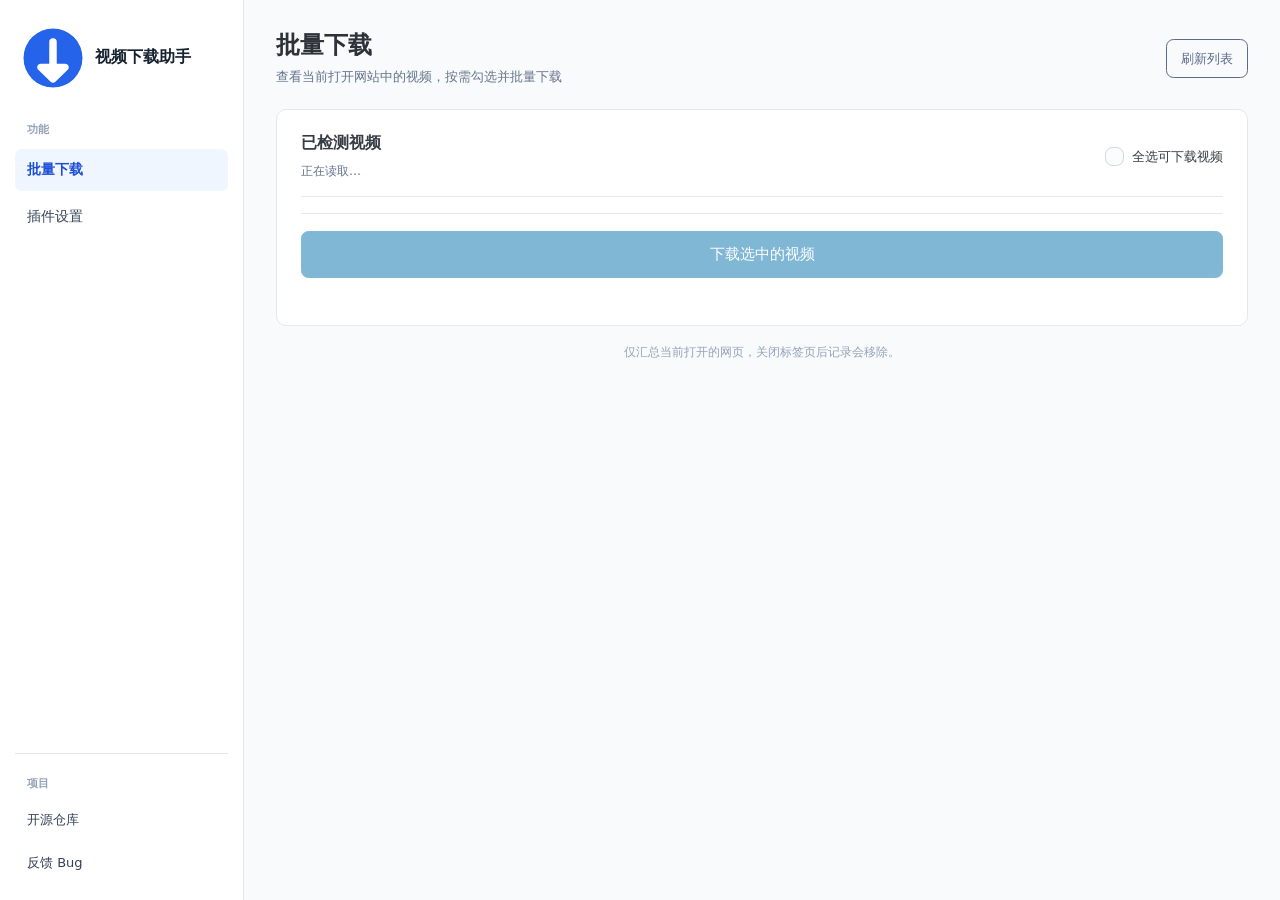
==== commit a2560fda: "fix: redesign settings as a sidebar layout" ====
--- a/monitor.html
+++ b/monitor.html
@@ -3,54 +3,69 @@
 <head>
   <meta charset="UTF-8" />
   <meta name="viewport" content="width=device-width, initial-scale=1" />
-  <title>视频下载 - 视频监测</title>
+  <title>视频下载 - 批量下载</title>
   <link rel="stylesheet" href="vendor/pico.min.css" />
   <link rel="stylesheet" href="options.css" />
   <link rel="stylesheet" href="monitor.css" />
 </head>
 <body>
-  <main class="container">
-    <nav class="app-nav" aria-label="页面导航">
-      <ul>
-        <li><img class="app-logo" src="images/128.png" alt="" /></li>
-        <li><strong>视频监测</strong> <small id="version"></small></li>
-      </ul>
-      <ul>
-        <li><a href="options.html">插件设置</a></li>
-        <li><a href="https://github.com/natefox2017/video_downloader" target="_blank" rel="noreferrer">开源仓库</a></li>
-      </ul>
-    </nav>
+  <div class="app-layout">
+    <aside class="app-sidebar" aria-label="应用侧边栏">
+      <a class="brand" href="monitor.html" aria-label="视频下载助手首页">
+        <img class="brand__logo" src="images/logo.svg" width="60" height="60" alt="" />
+        <span class="brand__text">
+          <strong>视频下载助手</strong>
+          <small id="version"></small>
+        </span>
+      </a>
+      <nav class="side-nav" aria-label="功能菜单">
+        <span class="side-nav__heading">功能</span>
+        <a class="side-nav__link is-active" href="monitor.html" aria-current="page">批量下载</a>
+        <a class="side-nav__link" href="options.html">插件设置</a>
+      </nav>
+      <div class="sidebar-support">
+        <span class="side-nav__heading">项目</span>
+        <a class="side-nav__link" href="https://github.com/natefox2017/video_downloader" target="_blank" rel="noreferrer">开源仓库</a>
+        <a class="side-nav__link" href="https://github.com/natefox2017/video_downloader/issues/new" target="_blank" rel="noreferrer">反馈 Bug</a>
+      </div>
+    </aside>
 
-    <section class="monitor-panel" aria-labelledby="monitor-title">
-      <div class="monitor-heading">
-        <div>
-          <h1 id="monitor-title">已检测视频</h1>
-          <p>汇总当前打开网页中检测到的视频。选择多个网站的视频后，可以一次批量下载。</p>
-        </div>
-        <button id="refresh-registry" class="secondary outline" type="button">刷新</button>
+    <main class="app-main" id="main-content">
+      <div class="page-content">
+        <header class="page-header monitor-page-header">
+          <div>
+            <h1>批量下载</h1>
+            <p>查看当前打开网站中的视频，按需勾选并批量下载</p>
+          </div>
+          <button id="refresh-registry" class="secondary outline" type="button">刷新列表</button>
+        </header>
+
+        <section class="surface monitor-panel" aria-labelledby="monitor-title">
+          <div class="monitor-toolbar">
+            <div>
+              <h2 id="monitor-title">已检测视频</h2>
+              <small id="registry-summary">正在读取…</small>
+            </div>
+            <label class="select-all-label" for="select-all">
+              <input id="select-all" type="checkbox" />
+              全选可下载视频
+            </label>
+          </div>
+
+          <div id="registry-empty" class="monitor-empty" hidden>
+            暂时没有检测到视频。请先在网页播放视频，再回来刷新。
+          </div>
+          <div id="registry" aria-live="off"></div>
+
+          <div class="monitor-actions">
+            <button id="download-selected" type="button" disabled>下载选中的视频</button>
+            <p id="download-status" class="download-status" role="status" aria-live="polite"></p>
+          </div>
+        </section>
+        <footer class="page-footer">仅汇总当前打开的网页，关闭标签页后记录会移除。</footer>
       </div>
-
-      <div class="monitor-toolbar">
-        <label class="select-all-label" for="select-all">
-          <input id="select-all" type="checkbox" />
-          全选可下载视频
-        </label>
-        <small id="registry-summary">正在读取…</small>
-      </div>
-
-      <div id="registry-empty" class="monitor-empty" hidden>
-        暂时没有检测到视频。请先打开视频网页并播放视频，再回来刷新。
-      </div>
-      <div id="registry" aria-live="off"></div>
-
-      <div class="monitor-actions">
-        <button id="download-selected" type="button" disabled>下载选中的视频</button>
-        <p id="download-status" class="download-status" role="status" aria-live="polite"></p>
-      </div>
-    </section>
-
-    <footer><small>仅汇总当前打开的网页；关闭标签页后，对应的视频会从这里移除。</small></footer>
-  </main>
+    </main>
+  </div>
   <script src="monitor.js"></script>
 </body>
 </html>
--- a/options.css
+++ b/options.css
@@ -1,6 +1,6 @@
 /*
- * options.css — Shared compact shell for extension pages, and settings form layout.
- * Pico CSS supplies the base controls; this file only adjusts layout and spacing.
+ * options.css — Shared admin shell and compact settings form layout.
+ * Pico CSS remains the source for form controls, buttons, and table primitives.
  */
 :root {
   --pico-font-size: 94%;
@@ -8,32 +8,162 @@
   --pico-primary: #2563eb;
   --pico-primary-hover: #1d4ed8;
   --pico-primary-focus: rgba(37, 99, 235, .12);
+  --ui-border: #e5e7eb;
+  --ui-muted: #64748b;
+  --ui-blue: #2563eb;
 }
-body { background: #f7f7f8; }
-main.container { max-width: 860px; padding-top: 1.5rem; padding-bottom: 2.5rem; }
-.app-nav, section {
+
+*, *::before, *::after { box-sizing: border-box; }
+html, body { min-width: 320px; min-height: 100%; }
+body { margin: 0; background: #f8fafc; color: #17212f; }
+
+.app-layout {
+  display: grid;
+  grid-template-columns: 244px minmax(0, 1fr);
+  min-height: 100vh;
+}
+.app-sidebar {
+  position: sticky;
+  top: 0;
+  align-self: start;
+  display: flex;
+  flex-direction: column;
+  height: 100vh;
+  min-width: 0;
+  padding: 26px 15px 18px;
   background: #fff;
-  border: 1px solid #e5e7eb;
-  border-radius: .65rem;
-  padding: .9rem 1.1rem;
-  margin-bottom: .85rem;
+  border-right: 1px solid var(--ui-border);
 }
-.app-nav { display: flex; align-items: center; justify-content: space-between; gap: 1rem; flex-wrap: wrap; }
-.app-nav ul { margin: 0; }
-.app-logo { width: 32px; height: 32px; border-radius: 50%; display: block; }
-h2 { font-size: 1.05rem; margin-bottom: .65rem; }
-.settings-grid { display: grid; grid-template-columns: repeat(2, minmax(0, 1fr)); gap: 1rem; margin-bottom: .85rem; }
-.settings-field label { display: block; font-weight: 600; margin-bottom: .3rem; }
-.settings-field select { margin: 0 0 .25rem; }
-.settings-field small, .section-hint { color: #6b7280; font-size: .8rem; line-height: 1.5; }
-.section-hint { margin: -.2rem 0 .65rem; }
-.table-wrap { overflow-x: auto; }
-.table-wrap table { margin-bottom: 0; }
-.table-wrap th, .table-wrap td { vertical-align: middle; padding: .5rem .65rem; }
-.table-wrap select { margin: 0; min-width: 170px; }
-footer { text-align: center; color: #6b7280; padding: .5rem; }
-@media (max-width: 650px) {
-  .settings-grid { grid-template-columns: 1fr; }
-  .app-nav { display: block; }
-  .app-nav ul + ul { margin-top: .5rem; }
+.brand {
+  display: flex;
+  align-items: center;
+  gap: 12px;
+  padding: 2px 8px 24px;
+  color: inherit;
+  text-decoration: none;
 }
+.brand:hover { color: inherit; text-decoration: none; }
+.brand__logo { display: block; flex: 0 0 60px; width: 60px; height: 60px; border-radius: 50%; }
+.brand__text { display: flex; flex-direction: column; gap: 3px; min-width: 0; }
+.brand__text strong { font-size: 16px; line-height: 1.35; white-space: nowrap; }
+.brand__text small { font-size: 12px; line-height: 1.25; color: var(--ui-muted); }
+.side-nav { display: flex; flex-direction: column; gap: 5px; }
+.side-nav__heading { display: block; padding: 10px 12px 5px; font-size: 11px; font-weight: 600; color: #94a3b8; }
+.side-nav__link {
+  display: flex;
+  align-items: center;
+  min-height: 42px;
+  padding: 10px 12px;
+  border-radius: 7px;
+  color: #334155;
+  font-size: 14px;
+  font-weight: 500;
+  text-decoration: none;
+}
+.side-nav__link:hover { background: #f1f5f9; text-decoration: none; color: #0f172a; }
+.side-nav__link.is-active, .side-nav__link[aria-current="page"] {
+  background: #eff6ff;
+  color: #1d4ed8;
+  font-weight: 650;
+}
+.sidebar-support { display: flex; flex-direction: column; gap: 3px; margin-top: auto; border-top: 1px solid var(--ui-border); padding-top: 12px; }
+.sidebar-support .side-nav__link { min-height: 36px; font-size: 13px; font-weight: 400; }
+
+.app-main { min-width: 0; width: 100%; padding: 30px 32px 45px; }
+.page-content { width: 100%; max-width: 1020px; margin: 0 auto; }
+.page-header { margin: 0 0 22px; }
+.page-header h1 { margin: 0 0 6px; font-size: 24px; font-weight: 650; line-height: 1.3; }
+.page-header p { margin: 0; color: var(--ui-muted); font-size: 13px; line-height: 1.5; }
+.surface {
+  margin: 0 0 15px;
+  padding: 22px 24px;
+  background: #fff;
+  border: 1px solid var(--ui-border);
+  border-radius: 10px;
+}
+.surface h2 { margin: 0 0 16px; font-size: 16px; line-height: 1.4; font-weight: 650; }
+.settings-grid { display: grid; grid-template-columns: repeat(2, minmax(0, 1fr)); gap: 24px; }
+.settings-field { display: flex; flex-direction: column; align-items: stretch; min-width: 0; }
+.settings-field label { display: block; margin: 0 0 9px; padding: 0; font-size: 13px; font-weight: 600; line-height: 1.4; }
+.settings-field select {
+  display: block;
+  flex: 0 0 auto;
+  width: 100%;
+  height: 46px;
+  min-height: 46px;
+  margin: 0;
+  padding-top: 8px;
+  padding-bottom: 8px;
+  font-size: 14px;
+  line-height: 1.4;
+}
+.settings-field .field-help {
+  position: static;
+  display: block;
+  width: 100%;
+  margin: 10px 0 0;
+  padding: 0;
+  color: var(--ui-muted);
+  font-size: 12px;
+  font-weight: 400;
+  line-height: 1.6;
+  overflow-wrap: anywhere;
+}
+.setting-switch { margin-top: 23px; padding-top: 18px; border-top: 1px solid #f1f5f9; }
+.setting-switch label { display: inline-flex; align-items: center; gap: 11px; margin: 0; font-size: 13px; font-weight: 500; cursor: pointer; }
+.setting-switch input { margin: 0; }
+.section-hint { margin: -8px 0 16px; font-size: 12px; line-height: 1.65; color: var(--ui-muted); }
+.table-wrap { width: 100%; overflow-x: auto; }
+.platform-table { width: 100%; table-layout: fixed; margin: 0; }
+.platform-table th { background: #f8fafc; font-weight: 600; color: #475569; }
+.platform-table th, .platform-table td { padding: 9px 13px; line-height: 1.45; vertical-align: middle; font-size: 13px; }
+.platform-table th:nth-child(1) { width: 25%; }
+.platform-table th:nth-child(2) { width: 30%; }
+.platform-table th:nth-child(3) { width: 45%; }
+.platform-table td small { color: var(--ui-muted); font-size: 12px; }
+.platform-table select { display: block; width: 100%; max-width: 320px; height: 40px; min-height: 40px; padding-top: 6px; padding-bottom: 6px; margin: 0; font-size: 13px; }
+.feedback-actions { display: flex; gap: 10px; flex-wrap: wrap; }
+.feedback-actions a[role="button"] { margin: 0; padding: 9px 14px; font-size: 13px; }
+.page-footer { padding: 2px 6px 0; text-align: center; font-size: 12px; color: #94a3b8; }
+
+@media (max-width: 900px) {
+  .app-layout { grid-template-columns: 205px minmax(0, 1fr); }
+  .app-sidebar { padding-left: 10px; padding-right: 10px; }
+  .brand { gap: 9px; padding-left: 5px; }
+  .brand__logo { width: 50px; height: 50px; flex-basis: 50px; }
+  .brand__text strong { font-size: 14px; }
+  .app-main { padding: 24px 20px; }
+  .surface { padding: 20px; }
+  .settings-grid { gap: 18px; }
+}
+@media (max-width: 720px) {
+  .app-layout { display: block; }
+  .app-sidebar { position: static; height: auto; width: 100%; padding: 11px 16px; border-right: 0; border-bottom: 1px solid var(--ui-border); }
+  .brand { padding: 0 0 11px; }
+  .brand__logo { width: 44px; height: 44px; flex-basis: 44px; }
+  .side-nav { flex-direction: row; gap: 8px; }
+  .side-nav__heading, .sidebar-support { display: none; }
+  .side-nav__link { min-height: 37px; padding: 8px 11px; }
+  .app-main { padding: 22px 16px 32px; }
+}
+@media (max-width: 560px) {
+  .settings-grid { grid-template-columns: 1fr; gap: 18px; }
+  .surface { padding: 18px 15px; }
+  .table-wrap { overflow-x: visible; }
+  .platform-table, .platform-table tbody, .platform-table tr, .platform-table td { display: block; width: 100%; }
+  .platform-table thead { display: none; }
+  .platform-table tr {
+    display: grid;
+    grid-template-columns: minmax(0, 1fr) minmax(0, 1.3fr);
+    gap: 4px 10px;
+    align-items: center;
+    padding: 12px 0;
+    border-bottom: 1px solid #e5e7eb;
+  }
+  .platform-table td { padding: 0; border: 0; min-width: 0; }
+  .platform-table td:first-child { grid-column: 1; grid-row: 1; font-weight: 600; }
+  .platform-table td:nth-child(2) { grid-column: 1; grid-row: 2; }
+  .platform-table td:nth-child(3) { grid-column: 2; grid-row: 1 / span 2; }
+  .platform-table select { max-width: none; min-width: 0; width: 100%; }
+  .page-header h1 { font-size: 21px; }
+}
--- a/monitor.css
+++ b/monitor.css
@@ -1,84 +1,34 @@
 /*
- * monitor.css — Light layout overrides for the separate monitoring page.
- * All form inputs, buttons, and details elements use the vendored Pico CSS.
+ * monitor.css — Video monitoring content inside the shared sidebar admin shell.
+ * Pico CSS provides buttons, checkboxes, and the native details element.
  */
-.monitor-heading {
-  display: flex;
-  align-items: flex-start;
-  justify-content: space-between;
-  gap: 1rem;
-  margin-bottom: .9rem;
-}
-.monitor-heading h1 { font-size: 1.35rem; margin: 0 0 .35rem; }
-.monitor-heading p { font-size: .88rem; color: #6b7280; margin: 0; line-height: 1.5; }
-.monitor-heading button { width: auto; white-space: nowrap; margin: 0; }
-.monitor-toolbar {
-  display: flex;
-  align-items: center;
-  justify-content: space-between;
-  gap: .75rem;
-  flex-wrap: wrap;
-  padding: .6rem .8rem;
-  border: 1px solid #e5e7eb;
-  border-radius: .5rem;
-  background: #fafafa;
-  margin-bottom: .75rem;
-}
-.select-all-label { display: inline-flex; align-items: center; gap: .55rem; font-weight: 500; margin: 0; }
+.monitor-page-header { display: flex; align-items: center; justify-content: space-between; gap: 18px; }
+.monitor-page-header button { flex: 0 0 auto; width: auto; margin: 0; padding: 9px 14px; font-size: 13px; }
+.monitor-toolbar { display: flex; align-items: center; justify-content: space-between; gap: 15px; flex-wrap: wrap; padding-bottom: 14px; border-bottom: 1px solid #e5e7eb; margin-bottom: 16px; }
+.monitor-toolbar h2 { margin: 0 0 5px; }
+#registry-summary { color: #64748b; font-size: 12px; }
+.select-all-label { display: inline-flex; align-items: center; gap: 8px; margin: 0; font-size: 13px; }
 .select-all-label input { margin: 0; }
-#registry-summary { color: #6b7280; }
-.monitor-empty {
-  padding: 2rem 1rem;
-  margin-bottom: .75rem;
-  border: 1px dashed #d1d5db;
-  border-radius: .5rem;
-  color: #6b7280;
-  text-align: center;
-}
+.monitor-empty { padding: 30px 15px; margin-bottom: 12px; text-align: center; font-size: 13px; line-height: 1.6; color: #64748b; background: #f8fafc; border: 1px dashed #d1d5db; border-radius: 7px; }
 .monitor-empty[hidden] { display: none; }
-.tab-group {
-  overflow: hidden;
-  border: 1px solid #e5e7eb;
-  border-radius: .5rem;
-  background: #fff;
-  margin: 0 0 .75rem;
-  padding: 0;
-}
-.tab-group > summary {
-  display: flex;
-  align-items: center;
-  justify-content: space-between;
-  gap: .75rem;
-  min-width: 0;
-  padding: .8rem .85rem;
-  margin: 0;
-  background: #f9fafb;
-  cursor: pointer;
-}
-.tab-group > summary::marker { color: #6b7280; }
-.tab-group > summary strong { min-width: 0; overflow: hidden; text-overflow: ellipsis; white-space: nowrap; font-size: .9rem; }
-.tab-group > summary small { flex: 0 0 auto; color: #6b7280; }
+.tab-group { margin: 0 0 12px; padding: 0; overflow: hidden; background: #fff; border: 1px solid #e5e7eb; border-radius: 8px; }
+.tab-group > summary { display: flex; justify-content: space-between; align-items: center; gap: 14px; min-width: 0; margin: 0; padding: 12px 14px; background: #f8fafc; cursor: pointer; }
+.tab-group > summary::marker { color: #64748b; }
+.tab-group > summary strong { min-width: 0; overflow: hidden; text-overflow: ellipsis; white-space: nowrap; font-size: 13px; }
+.tab-group > summary small { flex: 0 0 auto; font-size: 12px; color: #64748b; }
 .tab-group[open] > summary { border-bottom: 1px solid #e5e7eb; }
-.video-row {
-  display: grid;
-  grid-template-columns: auto minmax(0, 1fr) auto;
-  align-items: center;
-  gap: .65rem;
-  margin: 0;
-  padding: .7rem .85rem;
-  border-bottom: 1px solid #f1f3f5;
-  cursor: pointer;
-}
+.video-row { display: grid; grid-template-columns: 18px minmax(0, 1fr) auto; align-items: center; gap: 11px; margin: 0; padding: 12px 14px; border-bottom: 1px solid #f1f5f9; cursor: pointer; }
 .video-row:last-child { border-bottom: 0; }
 .video-row input { margin: 0; }
-.video-row.is-complete { opacity: .58; cursor: default; }
-.video-title { min-width: 0; overflow: hidden; text-overflow: ellipsis; white-space: nowrap; }
-.video-meta { white-space: nowrap; font-size: .8rem; color: #6b7280; }
-.monitor-actions { border-top: 1px solid #e5e7eb; padding-top: .85rem; margin-top: .5rem; }
-.monitor-actions button { width: 100%; margin: 0; }
-.download-status { margin: .5rem 0 0; color: #6b7280; font-size: .83rem; min-height: 1.2em; }
-@media (max-width: 650px) {
-  .monitor-heading { align-items: center; }
-  .video-row { grid-template-columns: auto minmax(0, 1fr); }
+.video-row.is-complete { opacity: .6; cursor: default; }
+.video-title { min-width: 0; overflow: hidden; text-overflow: ellipsis; white-space: nowrap; font-size: 13px; }
+.video-meta { flex: 0 0 auto; color: #64748b; font-size: 12px; white-space: nowrap; }
+.monitor-actions { padding-top: 17px; margin-top: 5px; border-top: 1px solid #e5e7eb; }
+.monitor-actions button { margin: 0; width: 100%; }
+.download-status { min-height: 1.3em; margin: 10px 0 0; font-size: 12px; line-height: 1.5; color: #64748b; }
+@media (max-width: 560px) {
+  .monitor-page-header { align-items: flex-start; }
+  .video-row { grid-template-columns: 18px minmax(0, 1fr); }
   .video-meta { grid-column: 2; }
+  .tab-group > summary { display: grid; grid-template-columns: minmax(0,1fr); gap: 4px; }
 }
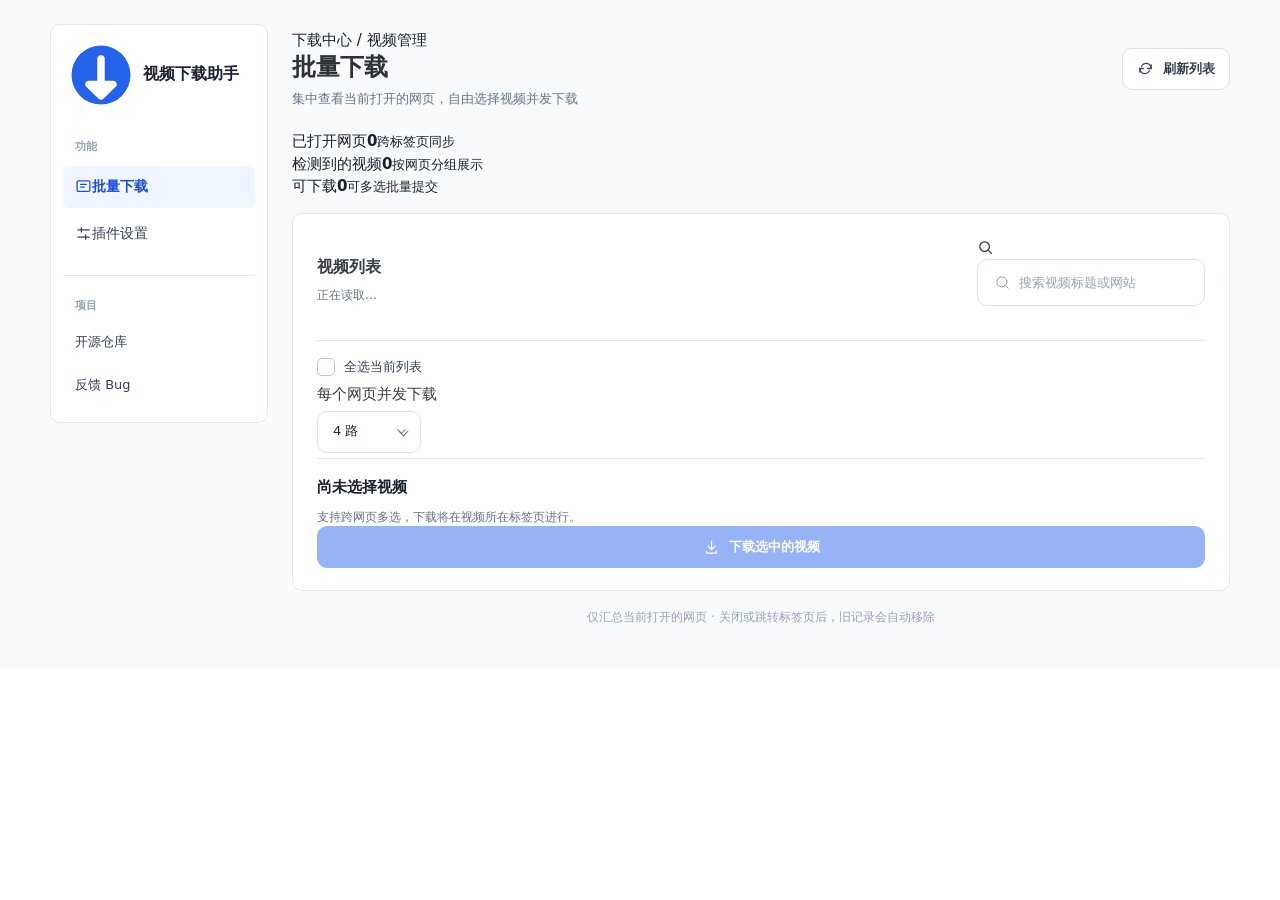
==== commit aa756531: "feat: rebuild browser monitor with accessible video components" ====
--- a/monitor.html
+++ b/monitor.html
@@ -3,8 +3,9 @@
 <head>
   <meta charset="UTF-8" />
   <meta name="viewport" content="width=device-width, initial-scale=1" />
-  <title>视频下载 - 批量下载</title>
+  <title>视频下载助手 · 批量下载</title>
   <link rel="stylesheet" href="vendor/pico.min.css" />
+  <link rel="stylesheet" href="ui.css" />
   <link rel="stylesheet" href="options.css" />
   <link rel="stylesheet" href="monitor.css" />
 </head>
@@ -12,7 +13,7 @@
   <div class="app-layout">
     <aside class="app-sidebar" aria-label="应用侧边栏">
       <a class="brand" href="monitor.html" aria-label="视频下载助手首页">
-        <img class="brand__logo" src="images/logo.svg" width="60" height="60" alt="" />
+        <img class="brand__logo" src="images/logo.svg" width="52" height="52" alt="" />
         <span class="brand__text">
           <strong>视频下载助手</strong>
           <small id="version"></small>
@@ -20,8 +21,14 @@
       </a>
       <nav class="side-nav" aria-label="功能菜单">
         <span class="side-nav__heading">功能</span>
-        <a class="side-nav__link is-active" href="monitor.html" aria-current="page">批量下载</a>
-        <a class="side-nav__link" href="options.html">插件设置</a>
+        <a class="side-nav__link is-active" href="monitor.html" aria-current="page">
+          <svg class="ui-icon" viewBox="0 0 24 24" aria-hidden="true"><rect x="3" y="4" width="18" height="15" rx="2"/><path d="M8 9h8M8 13h5"/></svg>
+          批量下载
+        </a>
+        <a class="side-nav__link" href="options.html">
+          <svg class="ui-icon" viewBox="0 0 24 24" aria-hidden="true"><path d="M4 7h16M4 17h16M9 4v6M15 14v6"/></svg>
+          插件设置
+        </a>
       </nav>
       <div class="sidebar-support">
         <span class="side-nav__heading">项目</span>
@@ -34,37 +41,95 @@
       <div class="page-content">
         <header class="page-header monitor-page-header">
           <div>
+            <span class="page-kicker">下载中心 / 视频管理</span>
             <h1>批量下载</h1>
-            <p>查看当前打开网站中的视频，按需勾选并批量下载</p>
+            <p>集中查看当前打开的网页，自由选择视频并发下载</p>
           </div>
-          <button id="refresh-registry" class="secondary outline" type="button">刷新列表</button>
+          <button id="refresh-registry" class="ui-button ui-button--quiet" type="button">
+            <svg class="ui-icon" viewBox="0 0 24 24" aria-hidden="true"><path d="M20 7v5h-5M4 17v-5h5"/><path d="M6.4 9a7 7 0 0 1 12.2-1.4L20 12M4 12l1.4 4.4A7 7 0 0 0 17.6 15"/></svg>
+            刷新列表
+          </button>
         </header>
+
+        <section class="monitor-stats" aria-label="检测概览">
+          <div class="stat-card"><span>已打开网页</span><strong id="stat-sites">0</strong><small>跨标签页同步</small></div>
+          <div class="stat-card"><span>检测到的视频</span><strong id="stat-total">0</strong><small>按网页分组展示</small></div>
+          <div class="stat-card"><span>可下载</span><strong id="stat-available">0</strong><small>可多选批量提交</small></div>
+        </section>
 
         <section class="surface monitor-panel" aria-labelledby="monitor-title">
           <div class="monitor-toolbar">
-            <div>
-              <h2 id="monitor-title">已检测视频</h2>
+            <div class="monitor-toolbar__heading">
+              <h2 id="monitor-title">视频列表</h2>
               <small id="registry-summary">正在读取…</small>
             </div>
-            <label class="select-all-label" for="select-all">
-              <input id="select-all" type="checkbox" />
-              全选可下载视频
+            <label class="monitor-search" for="search-videos">
+              <svg class="ui-icon" viewBox="0 0 24 24" aria-hidden="true"><circle cx="10.8" cy="10.8" r="6.8"/><path d="m16 16 4.2 4.2"/></svg>
+              <input id="search-videos" type="search" class="ui-input" placeholder="搜索视频标题或网站" autocomplete="off" />
             </label>
+          </div>
+          <div class="monitor-controls">
+            <label class="ui-checkbox-label" for="select-all">
+              <input id="select-all" class="ui-checkbox" type="checkbox" />
+              <span>全选当前列表</span>
+            </label>
+            <div class="monitor-controls__right">
+              <label for="concurrency">每个网页并发下载</label>
+              <span class="ui-select-wrap">
+                <select id="concurrency" class="ui-select" aria-label="每个网页最大并发任务数">
+                  <option value="2">2 路</option>
+                  <option value="4" selected>4 路</option>
+                  <option value="6">6 路</option>
+                  <option value="8">8 路</option>
+                  <option value="auto">自动</option>
+                </select>
+              </span>
+            </div>
           </div>
 
           <div id="registry-empty" class="monitor-empty" hidden>
-            暂时没有检测到视频。请先在网页播放视频，再回来刷新。
+            <span class="monitor-empty__icon" aria-hidden="true">
+              <svg class="ui-icon" viewBox="0 0 24 24"><rect x="3" y="5" width="18" height="14" rx="2"/><path d="m10 9 5 3-5 3z"/></svg>
+            </span>
+            <strong>还没有检测到视频</strong>
+            <span id="empty-help">请先打开一个视频网页，播放后返回此页面刷新。</span>
           </div>
-          <div id="registry" aria-live="off"></div>
+          <div id="registry" class="site-list" aria-live="off"></div>
 
           <div class="monitor-actions">
-            <button id="download-selected" type="button" disabled>下载选中的视频</button>
-            <p id="download-status" class="download-status" role="status" aria-live="polite"></p>
+            <div class="monitor-actions__info">
+              <strong id="selection-summary">尚未选择视频</strong>
+              <p id="download-status" class="download-status" role="status" aria-live="polite">支持跨网页多选，下载将在视频所在标签页进行。</p>
+            </div>
+            <button id="download-selected" class="ui-button monitor-download" type="button" disabled>
+              <svg class="ui-icon" viewBox="0 0 24 24" aria-hidden="true"><path d="M12 3v12m-5-5 5 5 5-5M5 17v3h14v-3"/></svg>
+              <span id="download-button-label">下载选中的视频</span>
+            </button>
           </div>
         </section>
-        <footer class="page-footer">仅汇总当前打开的网页，关闭标签页后记录会移除。</footer>
+        <footer class="page-footer">仅汇总当前打开的网页 · 关闭或跳转标签页后，旧记录会自动移除</footer>
       </div>
     </main>
+  </div>
+
+  <div id="preview-modal" class="preview-modal" role="dialog" aria-modal="true" aria-labelledby="preview-title" hidden>
+    <div class="preview-modal__backdrop" data-close-preview></div>
+    <div class="preview-modal__panel" tabindex="-1">
+      <header class="preview-modal__header">
+        <div>
+          <small>视频预览</small>
+          <h2 id="preview-title">视频</h2>
+        </div>
+        <button id="preview-close" class="preview-modal__close" type="button" aria-label="关闭预览">
+          <svg class="ui-icon" viewBox="0 0 24 24" aria-hidden="true"><path d="M5 5l14 14M19 5 5 19"/></svg>
+        </button>
+      </header>
+      <div class="preview-modal__stage">
+        <video id="preview-video" controls playsinline preload="metadata"></video>
+        <div id="preview-message" class="preview-modal__message" hidden></div>
+      </div>
+      <p class="preview-modal__hint">预览使用网站提供的视频源，部分加密流或限制外链的资源可能无法播放。</p>
+    </div>
   </div>
   <script src="monitor.js"></script>
 </body>
--- a/ui.css
+++ b/ui.css
@@ -0,0 +1,109 @@
+/*
+ * ui.css — Local UI primitives for extension web pages.
+ * Styled native semantics provide accessible buttons, checkboxes, select controls,
+ * badges and modal panels without network dependencies or a JS framework.
+ */
+:root {
+  --vd-primary: #2563eb;
+  --vd-primary-hover: #1d4ed8;
+  --vd-ink: #17253b;
+  --vd-muted: #64748b;
+  --vd-line: #e2e8f0;
+  --vd-surface: #fff;
+  --vd-soft: #f8fafc;
+}
+.ui-button {
+  display: inline-flex;
+  align-items: center;
+  justify-content: center;
+  gap: 9px;
+  width: auto;
+  min-height: 42px;
+  margin: 0;
+  padding: 9px 16px;
+  border: 1px solid var(--vd-primary);
+  border-radius: 10px;
+  background: var(--vd-primary);
+  color: #fff;
+  font-size: 13px;
+  font-weight: 650;
+  line-height: 1.2;
+  text-decoration: none;
+  white-space: nowrap;
+  box-shadow: none;
+  cursor: pointer;
+  transition: background .15s, border-color .15s, box-shadow .15s;
+}
+.ui-button:hover { background: var(--vd-primary-hover); border-color: var(--vd-primary-hover); color: #fff; }
+.ui-button:focus-visible, .ui-checkbox:focus-visible, .ui-input:focus-visible, .ui-select:focus-visible {
+  outline: 3px solid rgba(37, 99, 235, .2);
+  outline-offset: 2px;
+}
+.ui-button:disabled { opacity: .48; cursor: not-allowed; box-shadow: none; }
+.ui-button--quiet { color: #334155; border-color: #dbe3ed; background: #fff; }
+.ui-button--quiet:hover { color: #0f172a; border-color: #cbd5e1; background: #f8fafc; }
+.ui-button--small { min-height: 36px; padding: 7px 12px; font-size: 12px; }
+.ui-icon { display: inline-block; flex: none; width: 17px; height: 17px; stroke: currentColor; stroke-width: 1.8; fill: none; stroke-linecap: round; stroke-linejoin: round; vertical-align: middle; }
+.ui-checkbox {
+  position: relative;
+  display: inline-grid;
+  place-content: center;
+  flex: 0 0 18px;
+  appearance: none;
+  width: 18px;
+  height: 18px;
+  min-width: 18px;
+  padding: 0;
+  margin: 0;
+  border: 1.5px solid #b8c6da;
+  border-radius: 5px;
+  background: #fff;
+  box-shadow: none;
+  cursor: pointer;
+  vertical-align: middle;
+}
+.ui-checkbox:checked, .ui-checkbox:indeterminate { border-color: #2563eb; background: #2563eb; }
+.ui-checkbox:checked::after { content: ""; width: 8px; height: 5px; border: solid #fff; border-width: 0 0 2px 2px; transform: translateY(-1px) rotate(-45deg); }
+.ui-checkbox:indeterminate::after { content: ""; width: 8px; height: 2px; border-radius: 1px; background: #fff; }
+.ui-checkbox:disabled { opacity: .5; cursor: not-allowed; }
+.ui-checkbox-label { display: inline-flex; align-items: center; gap: 9px; font-size: 13px; font-weight: 500; color: #334155; cursor: pointer; margin: 0; }
+.ui-input, .ui-select {
+  display: block;
+  width: 100%;
+  height: 42px;
+  min-height: 42px;
+  margin: 0;
+  padding: 9px 12px;
+  border: 1px solid #dbe3ed;
+  border-radius: 10px;
+  background-color: #fff;
+  color: var(--vd-ink);
+  box-shadow: none;
+  font-size: 13px;
+  line-height: 1.3;
+}
+.ui-input::placeholder { color: #94a3b8; }
+.ui-select { appearance: none; padding-right: 30px; cursor: pointer; }
+.ui-select-wrap { position: relative; display: inline-block; min-width: 104px; }
+.ui-select-wrap::after {
+  content: "";
+  position: absolute;
+  right: 14px;
+  top: calc(50% - 4px);
+  width: 7px;
+  height: 7px;
+  border: solid #64748b;
+  border-width: 0 1.8px 1.8px 0;
+  transform: rotate(45deg);
+  pointer-events: none;
+}
+.ui-badge { display: inline-flex; align-items: center; flex: none; padding: 4px 8px; border-radius: 6px; font-size: 11px; font-weight: 600; line-height: 1.25; background: #f1f5f9; color: #64748b; white-space: nowrap; }
+.ui-badge--progress { color: #1d4ed8; background: #eff6ff; }
+.ui-badge--done { color: #047857; background: #ecfdf5; }
+.ui-badge--error { color: #b91c1c; background: #fef2f2; }
+.ui-badge--neutral { color: #475569; background: #f1f5f9; }
+.ui-progress { width: 100%; height: 5px; overflow: hidden; border-radius: 8px; background: #dbeafe; }
+.ui-progress__bar { display: block; height: 100%; border-radius: inherit; background: #2563eb; transition: width .2s; }
+@media (prefers-reduced-motion: reduce) {
+  .ui-button, .ui-progress__bar { transition: none; }
+}
--- a/options.css
+++ b/options.css
@@ -19,20 +19,23 @@
 
 .app-layout {
   display: grid;
-  grid-template-columns: 244px minmax(0, 1fr);
-  min-height: 100vh;
+  grid-template-columns: 218px minmax(0, 1fr);
+  gap: 24px;
+  width: min(100%, 1220px);
+  margin: 0 auto;
+  padding: 24px 20px 42px;
 }
 .app-sidebar {
   position: sticky;
-  top: 0;
+  top: 24px;
   align-self: start;
   display: flex;
   flex-direction: column;
-  height: 100vh;
   min-width: 0;
-  padding: 26px 15px 18px;
+  padding: 18px 12px;
   background: #fff;
-  border-right: 1px solid var(--ui-border);
+  border: 1px solid var(--ui-border);
+  border-radius: 10px;
 }
 .brand {
   display: flex;
@@ -66,11 +69,11 @@
   color: #1d4ed8;
   font-weight: 650;
 }
-.sidebar-support { display: flex; flex-direction: column; gap: 3px; margin-top: auto; border-top: 1px solid var(--ui-border); padding-top: 12px; }
+.sidebar-support { display: flex; flex-direction: column; gap: 3px; margin-top: 20px; border-top: 1px solid var(--ui-border); padding-top: 12px; }
 .sidebar-support .side-nav__link { min-height: 36px; font-size: 13px; font-weight: 400; }
 
-.app-main { min-width: 0; width: 100%; padding: 30px 32px 45px; }
-.page-content { width: 100%; max-width: 1020px; margin: 0 auto; }
+.app-main { min-width: 0; width: 100%; padding: 5px 0 0; }
+.page-content { width: 100%; max-width: 100%; margin: 0 auto; }
 .page-header { margin: 0 0 22px; }
 .page-header h1 { margin: 0 0 6px; font-size: 24px; font-weight: 650; line-height: 1.3; }
 .page-header p { margin: 0; color: var(--ui-muted); font-size: 13px; line-height: 1.5; }
@@ -127,24 +130,24 @@
 .page-footer { padding: 2px 6px 0; text-align: center; font-size: 12px; color: #94a3b8; }
 
 @media (max-width: 900px) {
-  .app-layout { grid-template-columns: 205px minmax(0, 1fr); }
+  .app-layout { grid-template-columns: 195px minmax(0, 1fr); gap: 16px; padding: 18px 15px 30px; }
   .app-sidebar { padding-left: 10px; padding-right: 10px; }
   .brand { gap: 9px; padding-left: 5px; }
   .brand__logo { width: 50px; height: 50px; flex-basis: 50px; }
   .brand__text strong { font-size: 14px; }
-  .app-main { padding: 24px 20px; }
+  .app-main { padding: 4px 0 0; }
   .surface { padding: 20px; }
   .settings-grid { gap: 18px; }
 }
 @media (max-width: 720px) {
-  .app-layout { display: block; }
-  .app-sidebar { position: static; height: auto; width: 100%; padding: 11px 16px; border-right: 0; border-bottom: 1px solid var(--ui-border); }
+  .app-layout { display: block; padding: 13px 12px 24px; }
+  .app-sidebar { position: static; height: auto; width: 100%; padding: 11px 14px; margin-bottom: 15px; border: 1px solid var(--ui-border); }
   .brand { padding: 0 0 11px; }
   .brand__logo { width: 44px; height: 44px; flex-basis: 44px; }
   .side-nav { flex-direction: row; gap: 8px; }
   .side-nav__heading, .sidebar-support { display: none; }
   .side-nav__link { min-height: 37px; padding: 8px 11px; }
-  .app-main { padding: 22px 16px 32px; }
+  .app-main { padding: 0; }
 }
 @media (max-width: 560px) {
   .settings-grid { grid-template-columns: 1fr; gap: 18px; }
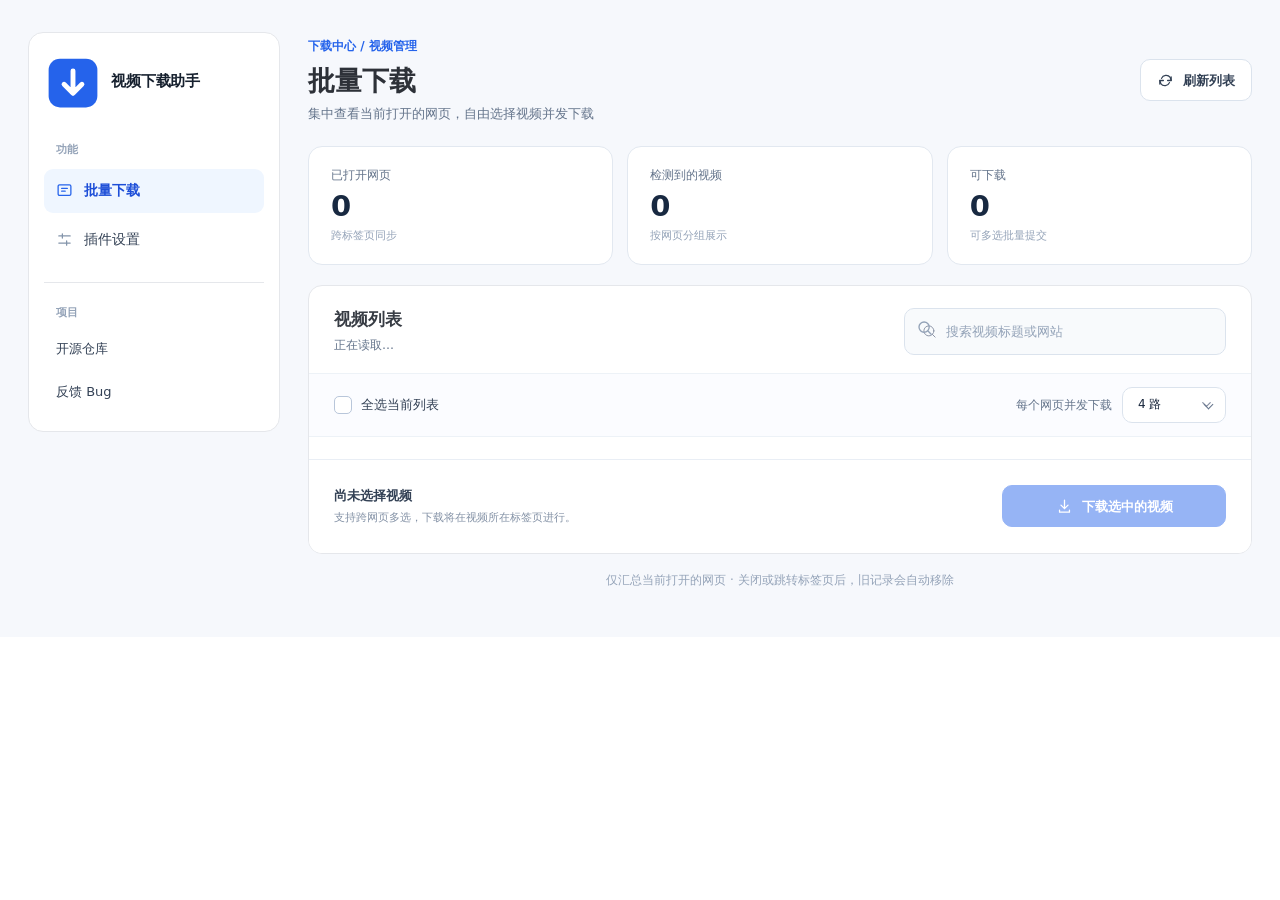
==== commit cd521ac0: "fix: make modal playback keyboard focusable" ====
--- a/monitor.html
+++ b/monitor.html
@@ -125,7 +125,7 @@
         </button>
       </header>
       <div class="preview-modal__stage">
-        <video id="preview-video" controls playsinline preload="metadata"></video>
+        <video id="preview-video" controls playsinline preload="metadata" tabindex="0"></video>
         <div id="preview-message" class="preview-modal__message" hidden></div>
       </div>
       <p class="preview-modal__hint">预览使用网站提供的视频源，部分加密流或限制外链的资源可能无法播放。</p>
--- a/ui.css
+++ b/ui.css
@@ -107,3 +107,18 @@
 @media (prefers-reduced-motion: reduce) {
   .ui-button, .ui-progress__bar { transition: none; }
 }
+
+.ui-switch {
+  position:relative; appearance:none; flex:none; width:38px; height:22px; margin:0;
+  border:1px solid #cbd5e1; border-radius:999px; background:#cbd5e1;
+  cursor:pointer; box-shadow:none; transition:background .15s,border-color .15s;
+}
+.ui-switch::before {
+  content:""; position:absolute; left:3px; top:3px; width:14px; height:14px;
+  border-radius:50%; background:#fff; box-shadow:0 1px 2px rgba(0,0,0,.12);
+  transition:transform .15s;
+}
+.ui-switch:checked { border-color:#2563eb; background:#2563eb; }
+.ui-switch:checked::before { transform:translateX(16px); }
+.ui-switch:focus-visible { outline:3px solid rgba(37,99,235,.22);outline-offset:2px; }
+@media(prefers-reduced-motion:reduce){.ui-switch,.ui-switch::before{transition:none}}
--- a/options.css
+++ b/options.css
@@ -1,6 +1,6 @@
 /*
  * options.css — Shared admin shell and compact settings form layout.
- * Pico CSS remains the source for form controls, buttons, and table primitives.
+ * Local UI component primitives enhance Pico CSS tables and form semantics.
  */
 :root {
   --pico-font-size: 94%;
@@ -15,15 +15,15 @@
 
 *, *::before, *::after { box-sizing: border-box; }
 html, body { min-width: 320px; min-height: 100%; }
-body { margin: 0; background: #f8fafc; color: #17212f; }
+body { margin: 0; background: #f6f8fc; color: #17212f; }
 
 .app-layout {
   display: grid;
-  grid-template-columns: 218px minmax(0, 1fr);
-  gap: 24px;
-  width: min(100%, 1220px);
+  grid-template-columns: 252px minmax(0, 1fr);
+  gap: 28px;
+  width: min(100%, 1460px);
   margin: 0 auto;
-  padding: 24px 20px 42px;
+  padding: 32px 28px 48px;
 }
 .app-sidebar {
   position: sticky;
@@ -32,37 +32,40 @@
   display: flex;
   flex-direction: column;
   min-width: 0;
-  padding: 18px 12px;
+  padding: 20px 15px;
   background: #fff;
   border: 1px solid var(--ui-border);
-  border-radius: 10px;
+  border-radius: 15px;
 }
 .brand {
   display: flex;
   align-items: center;
   gap: 12px;
-  padding: 2px 8px 24px;
+  padding: 4px 3px 23px;
   color: inherit;
   text-decoration: none;
 }
 .brand:hover { color: inherit; text-decoration: none; }
-.brand__logo { display: block; flex: 0 0 60px; width: 60px; height: 60px; border-radius: 50%; }
+.brand__logo { display: block; flex: 0 0 52px; width: 52px; height: 52px; border-radius: 12px; }
 .brand__text { display: flex; flex-direction: column; gap: 3px; min-width: 0; }
-.brand__text strong { font-size: 16px; line-height: 1.35; white-space: nowrap; }
+.brand__text strong { font-size: 15px; line-height: 1.35; white-space: nowrap; letter-spacing: -.01em; }
 .brand__text small { font-size: 12px; line-height: 1.25; color: var(--ui-muted); }
 .side-nav { display: flex; flex-direction: column; gap: 5px; }
 .side-nav__heading { display: block; padding: 10px 12px 5px; font-size: 11px; font-weight: 600; color: #94a3b8; }
 .side-nav__link {
   display: flex;
   align-items: center;
-  min-height: 42px;
+  min-height: 44px;
+  gap: 11px;
   padding: 10px 12px;
-  border-radius: 7px;
+  border-radius: 9px;
   color: #334155;
   font-size: 14px;
   font-weight: 500;
   text-decoration: none;
 }
+.side-nav__link .ui-icon { width: 17px; height: 17px; color: #8394aa; }
+.side-nav__link.is-active .ui-icon { color: #2563eb; }
 .side-nav__link:hover { background: #f1f5f9; text-decoration: none; color: #0f172a; }
 .side-nav__link.is-active, .side-nav__link[aria-current="page"] {
   background: #eff6ff;
@@ -75,17 +78,18 @@
 .app-main { min-width: 0; width: 100%; padding: 5px 0 0; }
 .page-content { width: 100%; max-width: 100%; margin: 0 auto; }
 .page-header { margin: 0 0 22px; }
-.page-header h1 { margin: 0 0 6px; font-size: 24px; font-weight: 650; line-height: 1.3; }
+.page-header h1 { margin: 0 0 6px; font-size: 27px; font-weight: 700; line-height: 1.3; }
 .page-header p { margin: 0; color: var(--ui-muted); font-size: 13px; line-height: 1.5; }
 .surface {
   margin: 0 0 15px;
   padding: 22px 24px;
   background: #fff;
   border: 1px solid var(--ui-border);
-  border-radius: 10px;
+  border-radius: 14px;
 }
 .surface h2 { margin: 0 0 16px; font-size: 16px; line-height: 1.4; font-weight: 650; }
-.settings-grid { display: grid; grid-template-columns: repeat(2, minmax(0, 1fr)); gap: 24px; }
+.settings-grid { display: grid; grid-template-columns: repeat(3, minmax(0, 1fr)); gap: 18px; }
+.settings-field .ui-select-wrap, .platform-table .ui-select-wrap { width: 100%; min-width: 0; }
 .settings-field { display: flex; flex-direction: column; align-items: stretch; min-width: 0; }
 .settings-field label { display: block; margin: 0 0 9px; padding: 0; font-size: 13px; font-weight: 600; line-height: 1.4; }
 .settings-field select {
@@ -129,11 +133,14 @@
 .feedback-actions a[role="button"] { margin: 0; padding: 9px 14px; font-size: 13px; }
 .page-footer { padding: 2px 6px 0; text-align: center; font-size: 12px; color: #94a3b8; }
 
+@media (max-width: 1080px) {
+  .settings-grid { grid-template-columns: repeat(2, minmax(0, 1fr)); }
+}
 @media (max-width: 900px) {
-  .app-layout { grid-template-columns: 195px minmax(0, 1fr); gap: 16px; padding: 18px 15px 30px; }
+  .app-layout { grid-template-columns: 212px minmax(0, 1fr); gap: 16px; padding: 18px 15px 30px; }
   .app-sidebar { padding-left: 10px; padding-right: 10px; }
   .brand { gap: 9px; padding-left: 5px; }
-  .brand__logo { width: 50px; height: 50px; flex-basis: 50px; }
+  .brand__logo { width: 46px; height: 46px; flex-basis: 46px; }
   .brand__text strong { font-size: 14px; }
   .app-main { padding: 4px 0 0; }
   .surface { padding: 20px; }
@@ -143,7 +150,7 @@
   .app-layout { display: block; padding: 13px 12px 24px; }
   .app-sidebar { position: static; height: auto; width: 100%; padding: 11px 14px; margin-bottom: 15px; border: 1px solid var(--ui-border); }
   .brand { padding: 0 0 11px; }
-  .brand__logo { width: 44px; height: 44px; flex-basis: 44px; }
+  .brand__logo { width: 42px; height: 42px; flex-basis: 42px; }
   .side-nav { flex-direction: row; gap: 8px; }
   .side-nav__heading, .sidebar-support { display: none; }
   .side-nav__link { min-height: 37px; padding: 8px 11px; }
--- a/monitor.css
+++ b/monitor.css
@@ -1,34 +1,68 @@
 /*
- * monitor.css — Video monitoring content inside the shared sidebar admin shell.
- * Pico CSS provides buttons, checkboxes, and the native details element.
+ * monitor.css — Responsive cross-tab dashboard and modal video preview components.
  */
-.monitor-page-header { display: flex; align-items: center; justify-content: space-between; gap: 18px; }
-.monitor-page-header button { flex: 0 0 auto; width: auto; margin: 0; padding: 9px 14px; font-size: 13px; }
-.monitor-toolbar { display: flex; align-items: center; justify-content: space-between; gap: 15px; flex-wrap: wrap; padding-bottom: 14px; border-bottom: 1px solid #e5e7eb; margin-bottom: 16px; }
-.monitor-toolbar h2 { margin: 0 0 5px; }
-#registry-summary { color: #64748b; font-size: 12px; }
-.select-all-label { display: inline-flex; align-items: center; gap: 8px; margin: 0; font-size: 13px; }
-.select-all-label input { margin: 0; }
-.monitor-empty { padding: 30px 15px; margin-bottom: 12px; text-align: center; font-size: 13px; line-height: 1.6; color: #64748b; background: #f8fafc; border: 1px dashed #d1d5db; border-radius: 7px; }
-.monitor-empty[hidden] { display: none; }
-.tab-group { margin: 0 0 12px; padding: 0; overflow: hidden; background: #fff; border: 1px solid #e5e7eb; border-radius: 8px; }
-.tab-group > summary { display: flex; justify-content: space-between; align-items: center; gap: 14px; min-width: 0; margin: 0; padding: 12px 14px; background: #f8fafc; cursor: pointer; }
-.tab-group > summary::marker { color: #64748b; }
-.tab-group > summary strong { min-width: 0; overflow: hidden; text-overflow: ellipsis; white-space: nowrap; font-size: 13px; }
-.tab-group > summary small { flex: 0 0 auto; font-size: 12px; color: #64748b; }
-.tab-group[open] > summary { border-bottom: 1px solid #e5e7eb; }
-.video-row { display: grid; grid-template-columns: 18px minmax(0, 1fr) auto; align-items: center; gap: 11px; margin: 0; padding: 12px 14px; border-bottom: 1px solid #f1f5f9; cursor: pointer; }
-.video-row:last-child { border-bottom: 0; }
-.video-row input { margin: 0; }
-.video-row.is-complete { opacity: .6; cursor: default; }
-.video-title { min-width: 0; overflow: hidden; text-overflow: ellipsis; white-space: nowrap; font-size: 13px; }
-.video-meta { flex: 0 0 auto; color: #64748b; font-size: 12px; white-space: nowrap; }
-.monitor-actions { padding-top: 17px; margin-top: 5px; border-top: 1px solid #e5e7eb; }
-.monitor-actions button { margin: 0; width: 100%; }
-.download-status { min-height: 1.3em; margin: 10px 0 0; font-size: 12px; line-height: 1.5; color: #64748b; }
-@media (max-width: 560px) {
-  .monitor-page-header { align-items: flex-start; }
-  .video-row { grid-template-columns: 18px minmax(0, 1fr); }
-  .video-meta { grid-column: 2; }
-  .tab-group > summary { display: grid; grid-template-columns: minmax(0,1fr); gap: 4px; }
-}
+.monitor-page-header{display:flex;align-items:center;justify-content:space-between;gap:24px}
+.monitor-page-header .ui-button{flex:none}
+.page-kicker{display:block;margin-bottom:8px;color:#2563eb;font-size:12px;font-weight:650}
+.monitor-stats{display:grid;grid-template-columns:repeat(3,minmax(0,1fr));gap:14px;margin-bottom:20px}
+.stat-card{display:flex;flex-direction:column;align-items:flex-start;gap:5px;padding:19px 22px;background:#fff;border:1px solid #e2e8f0;border-radius:14px}
+.stat-card>span{font-size:12px;color:#64748b}.stat-card>strong{font-size:29px;font-weight:720;line-height:1.2;color:#182941;font-variant-numeric:tabular-nums}.stat-card>small{font-size:11px;color:#94a3b8}
+.monitor-panel{padding:0;overflow:hidden}
+.monitor-toolbar{display:flex;align-items:center;justify-content:space-between;flex-wrap:wrap;gap:15px;padding:22px 25px 18px}
+.monitor-toolbar__heading h2{margin:0 0 4px;font-size:17px}.monitor-toolbar__heading small{display:block;color:#64748b;font-size:12px}
+.monitor-search{position:relative;display:block;width:min(100%,322px);margin:0}
+.monitor-search>.ui-icon{position:absolute;z-index:1;left:12px;top:11px;width:18px;height:18px;color:#94a3b8;pointer-events:none}
+.monitor-search>.ui-input{margin:0;padding-left:39px;background:#f8fafc}.monitor-search>.ui-input:focus{background:#fff}
+.monitor-controls{display:flex;align-items:center;justify-content:space-between;gap:18px;flex-wrap:wrap;padding:13px 25px;border-top:1px solid #edf2f7;border-bottom:1px solid #edf2f7;background:#fbfcff}
+.monitor-controls__right{display:flex;align-items:center;gap:10px;color:#64748b;font-size:12px}.monitor-controls__right>label{margin:0;color:#64748b}
+.monitor-controls .ui-select{height:36px;min-height:36px;padding-top:6px;padding-bottom:6px;font-size:12px}
+.monitor-empty{display:flex;flex-direction:column;justify-content:center;align-items:center;gap:8px;margin:22px 25px;min-height:210px;padding:30px;border:1px dashed #dbe3ed;border-radius:12px;background:#fbfcfe;text-align:center}
+.monitor-empty[hidden]{display:none}.monitor-empty__icon{display:grid;place-items:center;width:52px;height:52px;margin-bottom:5px;background:#eff6ff;border-radius:14px;color:#2563eb}.monitor-empty__icon .ui-icon{width:26px;height:26px}
+.monitor-empty strong{font-size:14px;color:#334155}.monitor-empty>span:last-child{font-size:12px;line-height:1.6;color:#94a3b8}
+.site-list{padding:18px 25px 4px}.site-card{margin-bottom:15px;overflow:hidden;background:#fff;border:1px solid #e5eaf1;border-radius:12px}
+.site-card__header{display:flex;align-items:center;gap:12px;min-height:62px;padding:12px 16px;background:#f8fafc}
+.site-card__check{display:grid;place-content:center;flex:0 0 18px;margin:0}
+.site-card__title{display:flex;flex:1 1 auto;align-items:center;min-width:0;gap:12px;padding:0;border:0;background:transparent;box-shadow:none;color:inherit;text-align:left;cursor:pointer}
+.site-card__title:hover,.site-card__title:focus{background:transparent;box-shadow:none}
+.site-card__title:focus-visible{outline:3px solid rgba(37,99,235,.25);outline-offset:3px;border-radius:5px}
+.site-card__favicon{display:grid;flex:0 0 34px;place-items:center;width:34px;height:34px;background:#fff;border:1px solid #e2e8f0;border-radius:9px;color:#64748b}
+.site-card__name{display:block;min-width:0;flex:1}.site-card__name strong{display:block;overflow:hidden;white-space:nowrap;text-overflow:ellipsis;font-size:13px;line-height:1.5;color:#24324b}
+.site-card__name small{display:block;overflow:hidden;white-space:nowrap;text-overflow:ellipsis;color:#8b9ab0;font-size:11px}
+.site-card__count{flex:none}.site-card__chevron{flex:none;width:16px;height:16px;color:#94a3b8;transition:transform .15s}
+.site-card.is-collapsed .site-card__chevron{transform:rotate(-90deg)}
+.site-card__rows{border-top:1px solid #e9eef5}.site-card__rows[hidden]{display:none}
+.video-row{display:grid;grid-template-columns:18px 100px minmax(0,1fr) 110px;align-items:center;gap:15px;min-height:94px;padding:12px 16px;background:#fff;border-bottom:1px solid #f0f3f7}
+.video-row:last-child{border-bottom:0}.video-row:hover{background:#fafcff}.video-row.is-done{opacity:.65}.video-row__select{margin:0}
+.video-thumb{position:relative;display:block;width:100px;height:62px;padding:0;overflow:hidden;border:1px solid #dbe4f1;border-radius:9px;background:#eaf1fa;box-shadow:none;cursor:pointer}
+.video-thumb:hover{border-color:#93b4f6}.video-thumb:focus-visible{outline:3px solid rgba(37,99,235,.26);outline-offset:2px}
+.video-thumb>img{display:block;width:100%;height:100%;object-fit:cover}
+.video-thumb__placeholder{position:absolute;inset:0;display:grid;place-items:center;color:#9eb4cf;background:#eef3fa}.video-thumb__placeholder .ui-icon{width:27px;height:27px;stroke-width:1.35}
+.video-thumb:has(img) .video-thumb__placeholder{display:none}
+.video-thumb__play{position:absolute;inset:0;display:grid;place-items:center;background:rgba(5,25,50,.13);color:#fff;opacity:0;transition:opacity .15s}
+.video-thumb:hover .video-thumb__play,.video-thumb:focus-visible .video-thumb__play{opacity:1}
+.video-thumb__play .ui-icon{box-sizing:content-box;padding:8px;width:18px;height:18px;border-radius:50%;background:rgba(16,31,55,.58);fill:currentColor;stroke:none}
+.video-row__main{min-width:0}.video-title{display:-webkit-box;min-width:0;overflow:hidden;-webkit-line-clamp:2;-webkit-box-orient:vertical;max-width:100%;line-height:1.55;font-size:13px;font-weight:550;color:#25354b;cursor:pointer;overflow-wrap:anywhere}
+.video-title:hover{color:#1d4ed8}.video-row__meta{display:flex;flex-wrap:wrap;gap:6px 9px;align-items:center;margin-top:6px;font-size:11px;color:#94a3b8}
+.video-row__meta>span+span::before{content:"·";display:inline-block;padding-right:9px;color:#cbd5e1}
+.video-row__progress{max-width:350px;margin-top:9px}.video-row__status{display:flex;flex-direction:column;align-items:flex-end;gap:4px}.video-row__status small{font-size:10px;font-variant-numeric:tabular-nums;color:#94a3b8}
+.monitor-actions{display:flex;justify-content:space-between;align-items:center;gap:20px;min-height:94px;padding:18px 25px;border-top:1px solid #e9eef5;background:#fff}
+.monitor-actions__info{flex:1 1 auto;min-width:0}.monitor-actions__info>strong{display:block;margin-bottom:4px;font-size:13px;color:#334155}
+.download-status{margin:0;color:#8492a6;font-size:11px;line-height:1.65;overflow-wrap:anywhere}.monitor-download{flex:none;min-width:224px}
+.preview-modal{position:fixed;inset:0;z-index:500;display:grid;place-items:center;padding:24px}
+.preview-modal[hidden]{display:none}.preview-modal__backdrop{position:absolute;inset:0;background:rgba(15,23,42,.65);backdrop-filter:blur(3px)}
+.preview-modal__panel{position:relative;display:flex;flex-direction:column;width:min(100%,780px);max-height:calc(100vh - 48px);overflow:hidden;background:#fff;border-radius:16px;box-shadow:0 24px 90px rgba(0,0,0,.22)}
+.preview-modal__header{display:flex;align-items:center;justify-content:space-between;gap:20px;padding:20px 24px 16px;border-bottom:1px solid #e9eef5}
+.preview-modal__header small{display:block;margin-bottom:4px;font-size:11px;color:#64748b}.preview-modal__header h2{margin:0;overflow:hidden;white-space:nowrap;text-overflow:ellipsis;font-size:16px;color:#17253b}
+.preview-modal__header>div{min-width:0}.preview-modal__close{display:grid;flex:0 0 36px;place-items:center;width:36px;height:36px;margin:0;padding:0;border:1px solid #e2e8f0;border-radius:9px;background:#fff;box-shadow:none;color:#64748b;cursor:pointer}
+.preview-modal__close:hover{background:#f8fafc}.preview-modal__close:focus-visible{outline:3px solid #bfdbfe}
+.preview-modal__stage{display:grid;place-items:center;min-height:320px;overflow:hidden;background:#101827}
+.preview-modal__stage video{display:block;width:100%;max-height:min(65vh,500px);aspect-ratio:16/9;object-fit:contain;background:#0f172a}
+.preview-modal__message{padding:24px;color:#dbeafe;font-size:13px;line-height:1.7;text-align:center}
+.preview-modal__stage video[hidden],.preview-modal__message[hidden]{display:none}
+.preview-modal__hint{margin:0;padding:13px 24px 18px;font-size:11px;line-height:1.6;color:#94a3b8}
+@media(max-width:950px){.video-row{grid-template-columns:18px 88px minmax(0,1fr) 85px;gap:12px}.video-thumb{width:88px;height:56px}}
+@media(max-width:680px){.monitor-page-header{align-items:flex-start}.monitor-stats{gap:8px}.stat-card{padding:13px 12px}.stat-card>strong{font-size:24px}.stat-card>small{display:none}
+.monitor-toolbar,.monitor-controls,.monitor-actions{padding-left:16px;padding-right:16px}.monitor-search{width:100%}.site-list{padding:12px 12px 0}
+.video-row{grid-template-columns:18px 82px minmax(0,1fr);gap:10px;padding:12px}.video-thumb{width:82px;height:54px}.video-row__status{grid-column:3;align-items:flex-start}.site-card__header{gap:9px;padding:10px 12px}.site-card__favicon{display:none}
+.monitor-actions{align-items:stretch;flex-direction:column}.monitor-download{width:100%}.preview-modal{padding:12px}.preview-modal__panel{max-height:calc(100vh - 24px)}.preview-modal__stage{min-height:180px}}
+@media(max-width:410px){.monitor-page-header{flex-direction:column;gap:12px}.monitor-page-header .ui-button{width:100%}.monitor-controls{align-items:flex-start;flex-direction:column;gap:12px}.monitor-controls__right{width:100%;justify-content:space-between}.stat-card>span{font-size:11px}}
